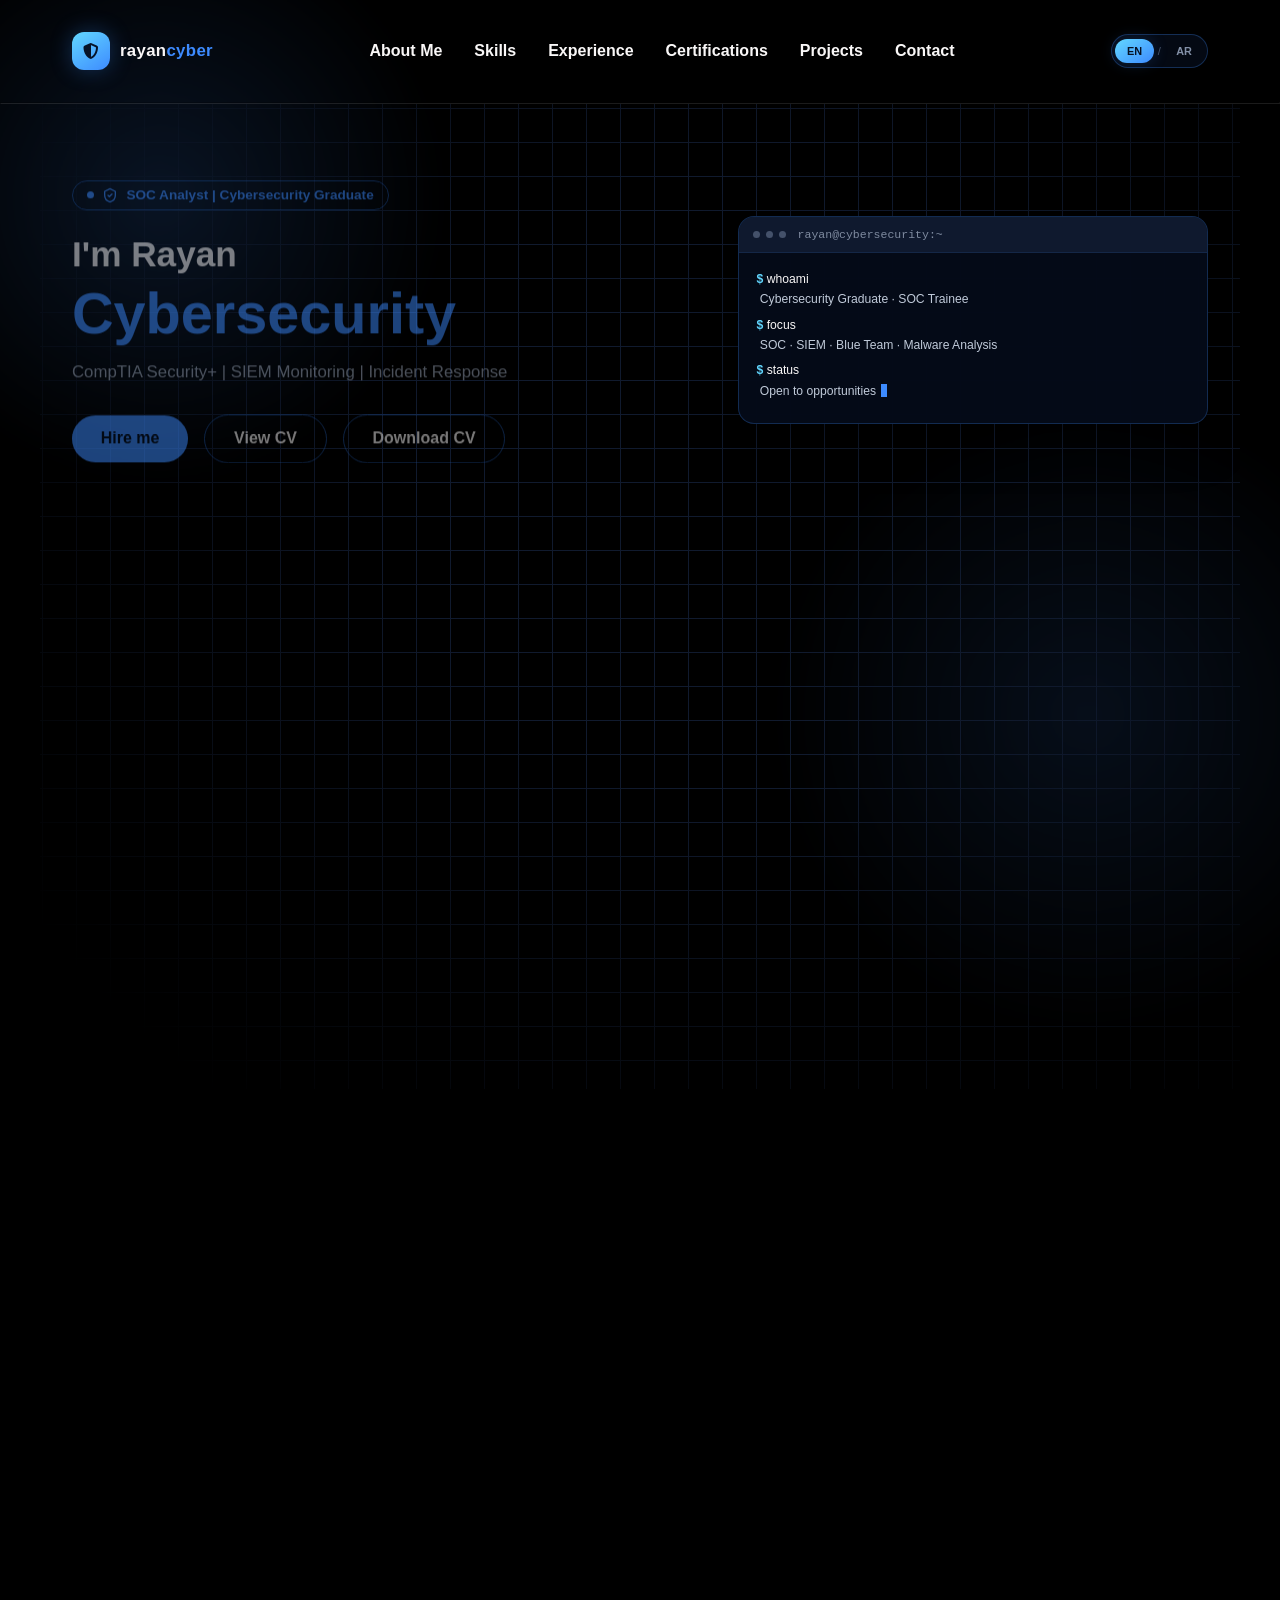
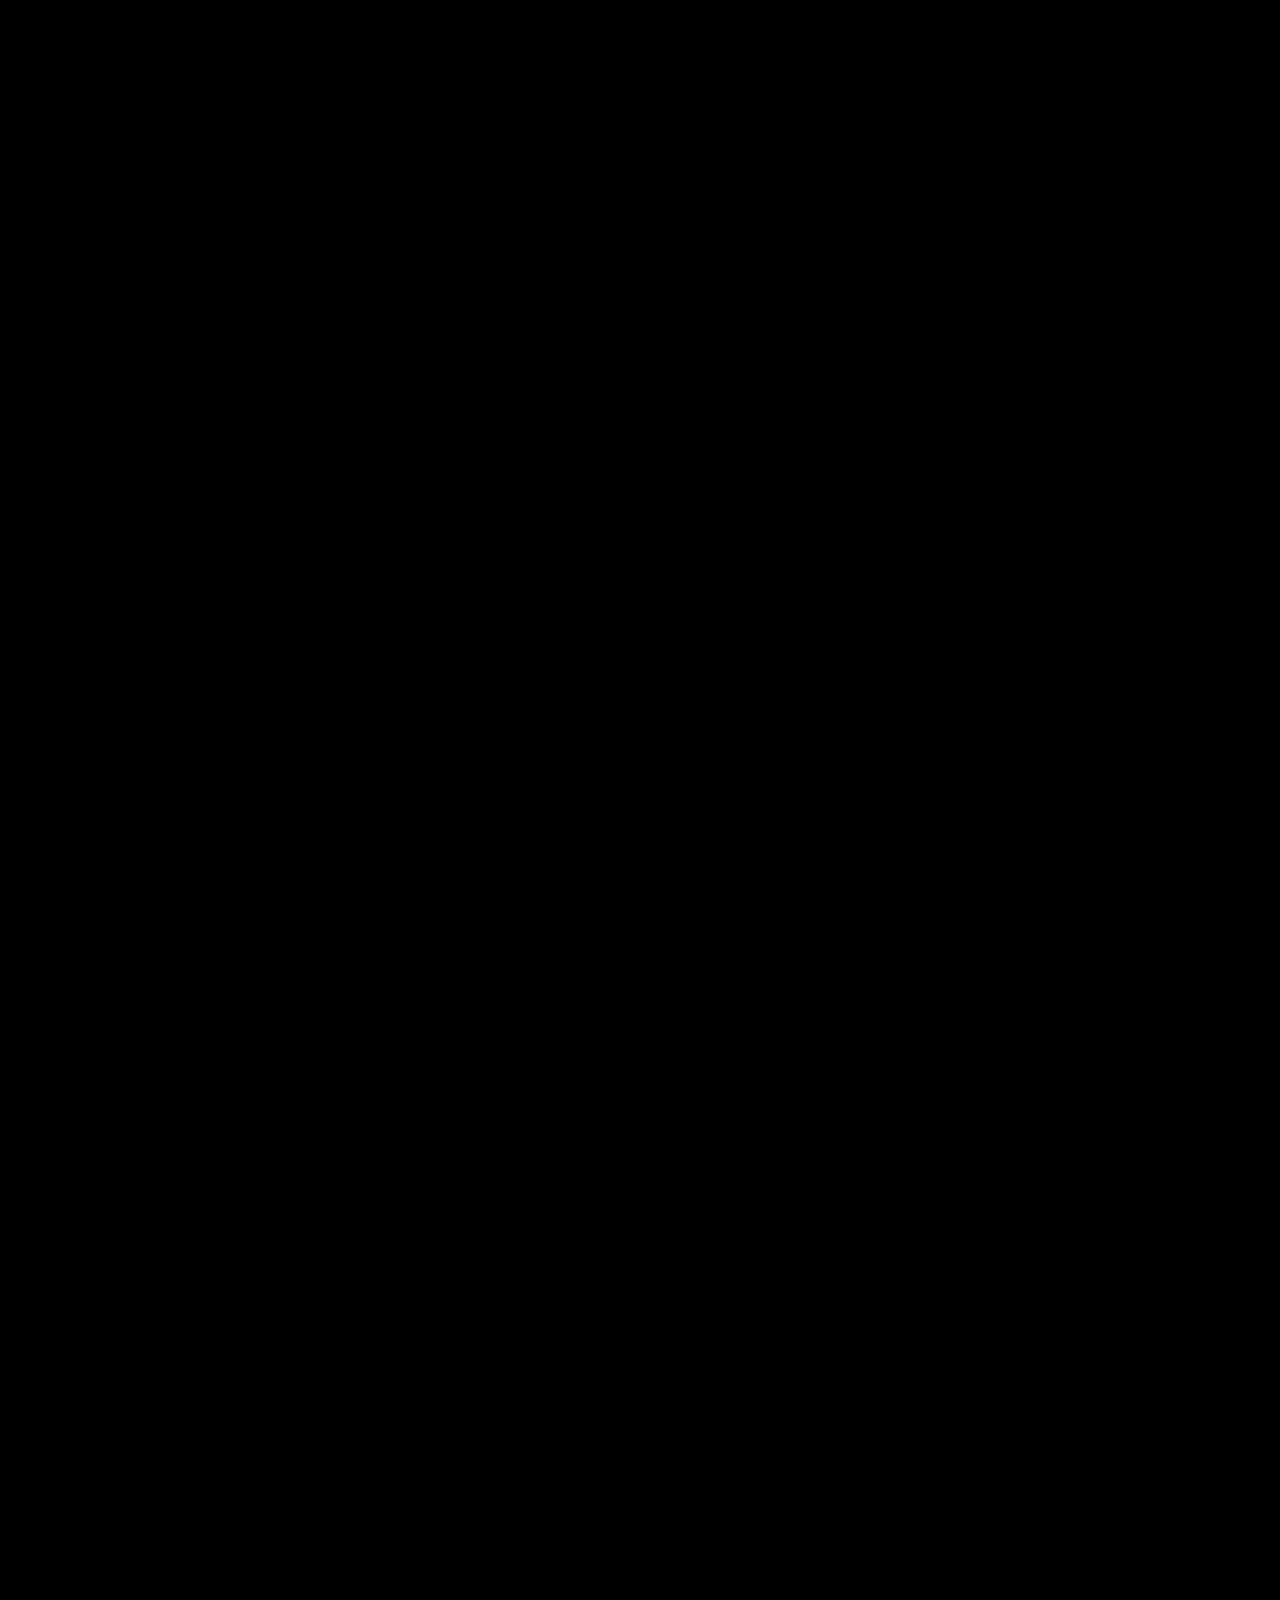
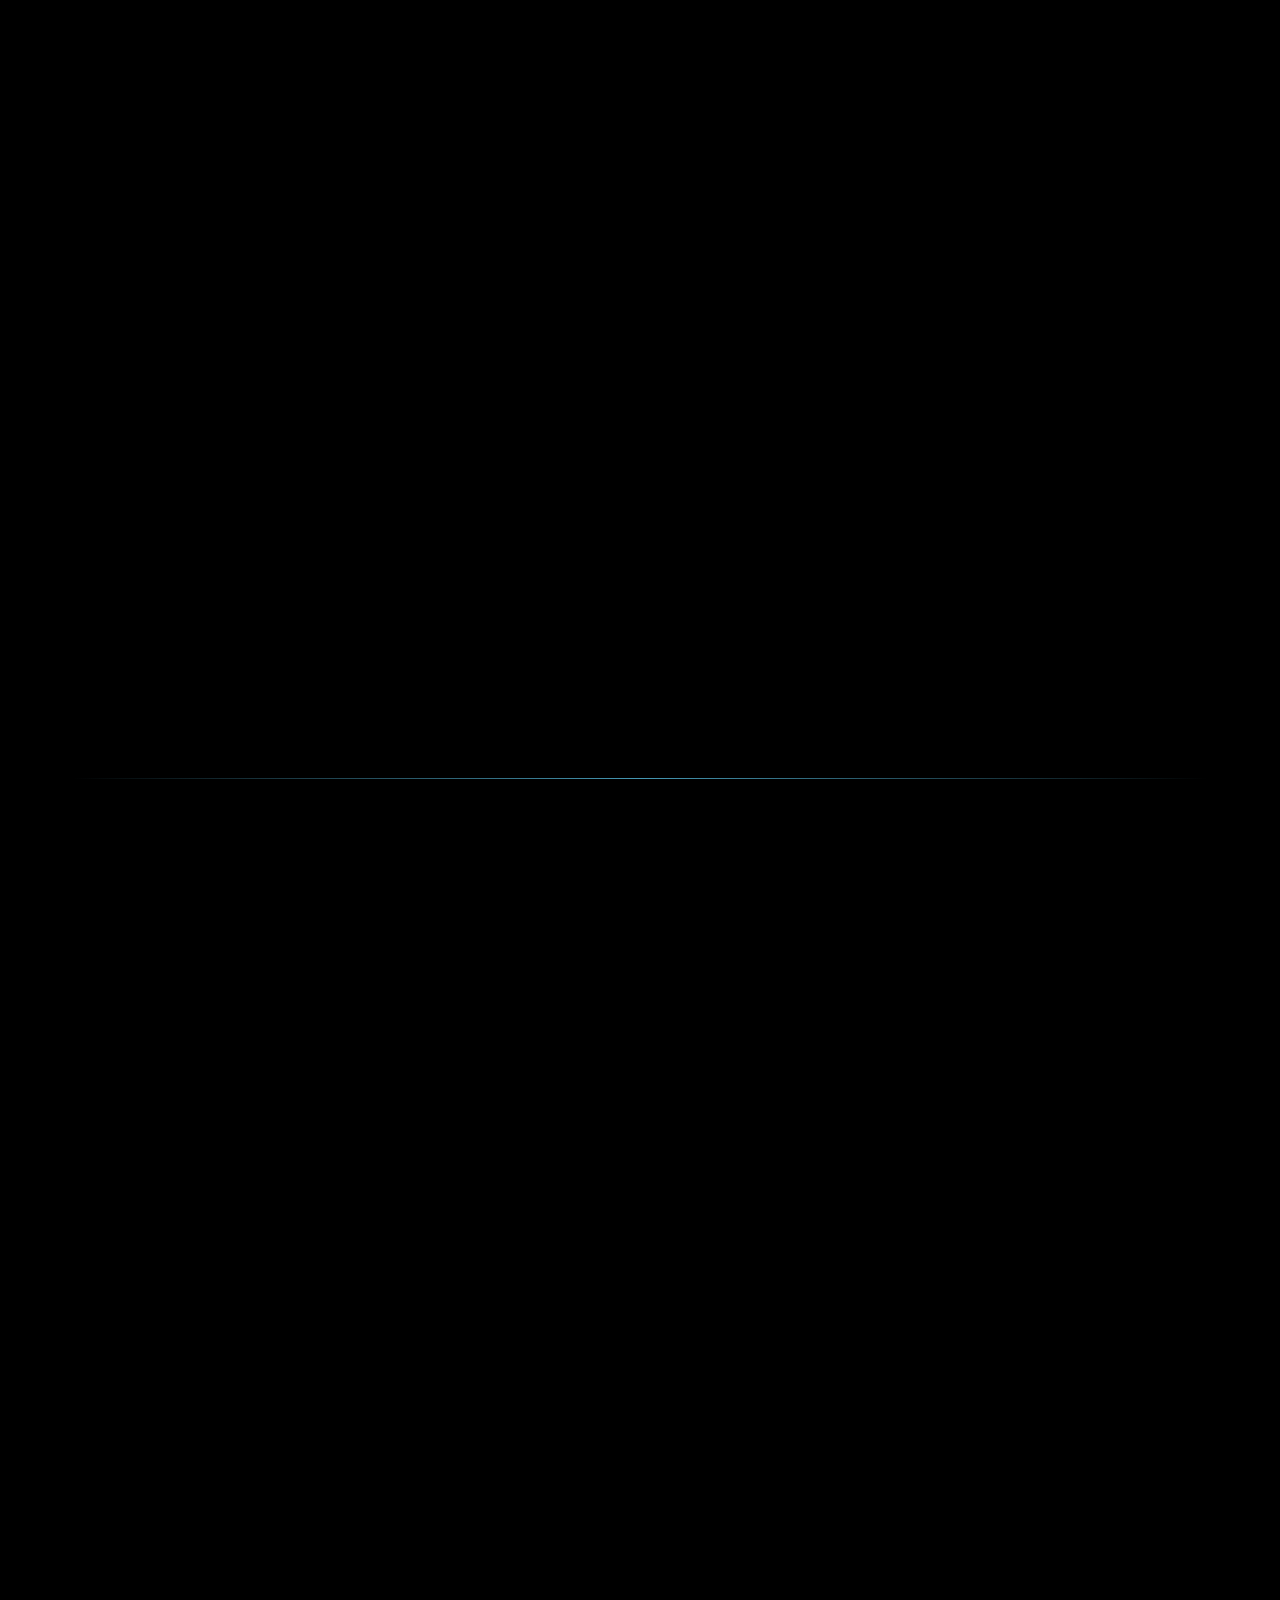
==== rayan-portfolio/index.html @ 3222715d "Add files via upload" ====
<!DOCTYPE html>
<html lang="en" dir="ltr">
<head>
    <meta charset="UTF-8">
    <meta name="viewport" content="width=device-width, initial-scale=1.0">
    <meta name="referrer" content="strict-origin-when-cross-origin">
    <meta name="theme-color" content="#000000">
    <meta http-equiv="Content-Security-Policy" content="default-src 'self'; script-src 'self'; style-src 'self' https://fonts.googleapis.com https://cdnjs.cloudflare.com; font-src 'self' https://fonts.gstatic.com https://cdnjs.cloudflare.com; img-src 'self' data:; object-src 'none'; base-uri 'self'; connect-src 'self'; frame-src 'none'; upgrade-insecure-requests">
    <link rel="stylesheet" href="styles.css" />
    <link rel="preconnect" href="https://fonts.googleapis.com">
    <link href="https://fonts.googleapis.com/css2?family=Poppins:wght@400;600;700;800&display=swap" rel="stylesheet">
    <link rel="stylesheet" href="https://cdnjs.cloudflare.com/ajax/libs/font-awesome/6.5.1/css/all.min.css">
    <title>Rayan | Cybersecurity</title>
</head>
<body>

    <div class="header-bar" id="headerBar">
    <header>
        <a class="brand" href="#top" aria-label="Rayan home">
            <span class="brand-shield"><i class="fa-solid fa-shield-halved"></i></span>
            <span class="brand-name">rayan<span>cyber</span></span>
        </a>

        <div class="header-actions">
            <div class="language-switcher" role="group" aria-label="Language selector">
                <button type="button" class="language-button active" data-lang="en" aria-pressed="true">EN</button>
                <span class="language-divider" aria-hidden="true">/</span>
                <button type="button" class="language-button" data-lang="ar" aria-pressed="false">AR</button>
            </div>

            <button class="nav-toggle" id="navToggle" aria-label="Toggle menu" aria-expanded="false" aria-controls="navMenu">
                <span class="nav-toggle-bars"><span></span><span></span><span></span></span>
            </button>
        </div>

         <nav class="navigation" id="navMenu">
            <ul>
               <li><a href="#aboutMe" data-i18n="nav.about">About Me</a></li>
               <li><a href="#skills" data-i18n="nav.skills">Skills</a></li>
               <li><a href="#experience" data-i18n="nav.experience">Experience</a></li>
                <li><a href="#certifications" data-i18n="nav.certifications">Certifications</a></li>
               <li><a href="#projects" data-i18n="nav.projects">Projects</a></li>
               <li><a href="#contactMe" data-i18n="nav.contact">Contact</a></li>
            </ul>
         </nav>
    </header>
    <hr />
    </div>

    <main id="top">
    <section class="hero">

        <div class="hero-grid-bg" aria-hidden="true"></div>

        <div class="hero-text">
            <div class="hero-badge">
                <span class="hero-badge-dot"></span>
                <svg xmlns="http://www.w3.org/2000/svg" width="16" height="16" viewBox="0 0 24 24" fill="none" stroke="currentColor" stroke-width="2" stroke-linecap="round" stroke-linejoin="round">
                    <path d="M12 2 L20 6 V12 C20 17 16.5 20.5 12 22 C7.5 20.5 4 17 4 12 V6 Z"></path>
                    <path d="M9 12 l2 2 4-4"></path>
                </svg>
                <span data-i18n="hero.badge">SOC Analyst | Cybersecurity Graduate</span>
            </div>

            <p class="hero-greeting" data-i18n="hero.greeting">I'm Rayan</p>
            <h1 class="hero-title" data-i18n="hero.title">Cybersecurity</h1>
            <p class="hero-subtitle" data-i18n="hero.subtitle">CompTIA Security+ | SIEM Monitoring | Incident Response</p>

            <div class="hero-buttons">
    <a href="#aboutMe" class="btn btn-primary" data-i18n="hero.hire">
        Hire me
    </a>

    <a
        href="assets/Rayan-Cyber-CV.pdf"
        class="btn btn-secondary"
        target="_blank"
        rel="noopener noreferrer"
    data-i18n="hero.viewCv">
        View CV
        <i class="fa-solid fa-arrow-up-right-from-square"></i>
    </a>

    <a
        href="assets/Rayan-Cyber-CV.pdf"
        class="btn btn-secondary"
        download="Rayan-Hadadi-CV.pdf"
    data-i18n="hero.downloadCv">
        Download CV
        <i class="fa-solid fa-download"></i>
    </a>
</div>
</div>

        </div>

            <div class="terminal-card" aria-label="Cybersecurity terminal preview">
                <div class="terminal-topbar">
                    <div class="terminal-dots" aria-hidden="true"><span></span><span></span><span></span></div>
                    <span class="terminal-title">rayan@cybersecurity:~</span>
                </div>
                <div class="terminal-body">
                    <p><span class="terminal-prompt">$</span> whoami</p>
                    <p class="terminal-output" data-i18n="terminal.whoami">Cybersecurity Graduate · SOC Trainee</p>
                    <p><span class="terminal-prompt">$</span> focus</p>
                    <p class="terminal-output" data-i18n="terminal.focus">SOC · SIEM · Blue Team · Malware Analysis</p>
                    <p><span class="terminal-prompt">$</span> status</p>
                    <p class="terminal-output terminal-cursor" data-i18n="terminal.status">Open to opportunities</p>
                </div>
            </div>

        <div class="hero-illustration">
            <svg viewBox="0 0 600 560" xmlns="http://www.w3.org/2000/svg">

                <!-- minimal supporting icons, quiet and few -->
                <g fill="none" stroke="#3d8bff" stroke-width="1.6" stroke-linecap="round" stroke-linejoin="round" opacity="0.55">

                    <!-- shield top-left -->
                    <path d="M95 95 L118 86 L141 95 L141 120 C141 138 118 150 118 150 C118 150 95 138 95 120 Z" />
                    <path d="M107 118 L115 126 L131 108" />

                    <!-- lock top-right -->
                    <rect x="465" y="80" width="30" height="24" rx="3" />
                    <path d="M472 80 v-9 a8 8 0 0 1 16 0 v9" />

                    <!-- fingerprint bottom-right -->
                    <circle cx="500" cy="330" r="18" />
                    <path d="M486 322 a12 12 0 0 1 22 0" />
                </g>

                <!-- quiet label -->
                <text x="150" y="65" font-family="Poppins, sans-serif" font-size="15" fill="#3d8bff" opacity="0.6" font-weight="600">Encryption</text>
                <text x="475" y="150" font-family="Poppins, sans-serif" font-size="14" fill="#3d8bff" opacity="0.6" font-weight="600">Firewall</text>

                <!-- ground shadow -->
                <ellipse cx="300" cy="500" rx="150" ry="16" fill="#3d8bff" opacity="0.10" />

                <!-- character sitting cross-legged with laptop -->
                <g>
                    <!-- legs -->
                    <path d="M215 470 C215 420 240 400 280 400 C300 400 300 420 290 440 C280 460 250 470 215 470 Z" fill="#1d4a8f"/>
                    <path d="M385 470 C385 420 360 400 320 400 C300 400 300 420 310 440 C320 460 350 470 385 470 Z" fill="#1d4a8f"/>
                    <rect x="195" y="452" width="34" height="24" rx="6" fill="#f2f2f2"/>
                    <rect x="371" y="452" width="34" height="24" rx="6" fill="#f2f2f2"/>

                    <!-- torso -->
                    <path d="M240 300 C240 260 265 240 300 240 C335 240 360 260 360 300 L365 420 C365 440 335 452 300 452 C265 452 235 440 235 420 Z" fill="#f4f4f4"/>

                    <!-- arms -->
                    <path d="M245 320 C220 340 205 360 205 385 C205 400 220 405 230 395 L255 360" fill="#f4f4f4"/>
                    <path d="M355 320 C380 340 395 360 395 385 C395 400 380 405 370 395 L345 360" fill="#f4f4f4"/>
                    <circle cx="215" cy="392" r="12" fill="#f2b6a0"/>
                    <circle cx="385" cy="392" r="12" fill="#f2b6a0"/>

                    <!-- laptop -->
                    <g>
                        <path d="M255 355 L345 355 L335 400 L265 400 Z" fill="#e8e8e8" stroke="#1d4a8f" stroke-width="2"/>
                        <rect x="252" y="330" width="12" height="55" rx="2" fill="#f4f4f4" stroke="#1d4a8f" stroke-width="2" transform="rotate(-8 258 357)"/>
                        <rect x="336" y="330" width="12" height="55" rx="2" fill="#f4f4f4" stroke="#1d4a8f" stroke-width="2" transform="rotate(8 342 357)"/>
                        <path d="M260 335 L340 335 L336 375 L264 375 Z" fill="#0a1830"/>
                        <path d="M285 348 l-8 8 8 8 M315 348 l8 8 -8 8 M303 346 l-6 20" stroke="#3d8bff" stroke-width="2" fill="none" stroke-linecap="round"/>
                    </g>

                    <!-- neck + head -->
                    <rect x="285" y="225" width="30" height="25" fill="#f2b6a0"/>
                    <circle cx="300" cy="200" r="38" fill="#f2b6a0"/>

                    <!-- hair -->
                    <path d="M262 195 C258 160 280 140 300 140 C325 140 342 158 340 190 C336 178 326 172 318 176 C310 168 292 168 284 176 C272 176 264 186 262 195 Z" fill="#0a1830"/>

                    <!-- glasses -->
                    <circle cx="288" cy="202" r="9" fill="none" stroke="#0a1830" stroke-width="2.5"/>
                    <circle cx="312" cy="202" r="9" fill="none" stroke="#0a1830" stroke-width="2.5"/>
                    <path d="M297 202 h6" stroke="#0a1830" stroke-width="2.5"/>

                    <!-- hoodie strings -->
                    <path d="M285 245 q15 15 30 0" fill="none" stroke="#d8d8d8" stroke-width="2"/>
                </g>
            </svg>
        </div>

    </section>

    <section class="about" id="aboutMe">

        <div class="about-illustration">
            <svg viewBox="0 0 600 560" xmlns="http://www.w3.org/2000/svg">

                <g fill="none" stroke="#3d8bff" stroke-width="1.8" stroke-linecap="round" stroke-linejoin="round" opacity="0.5">
                    <path d="M60 90 L82 80 L104 90 L104 114 C104 132 82 144 82 144 C82 144 60 132 60 114 Z" />
                    <path d="M72 112 L80 120 L96 102" />
                    <rect x="440" y="60" width="30" height="24" rx="3" />
                    <path d="M447 60 v-9 a8 8 0 0 1 16 0 v9" />
                    <path d="M40 220 l-13 11 13 11" />
                    <path d="M60 220 l13 11 -13 11" />
                    <circle cx="480" cy="220" r="17" />
                    <path d="M467 213 a11 11 0 0 1 20 0" />
                </g>

                <text x="115" y="55" font-family="Poppins, sans-serif" font-size="16" fill="#3d8bff" opacity="0.55" font-weight="700" transform="rotate(-5 115 55)">VPN</text>
                <text x="330" y="45" font-family="Poppins, sans-serif" font-size="16" fill="#3d8bff" opacity="0.55" font-weight="700" transform="rotate(4 330 45)">SSL</text>
                <text x="25" y="270" font-family="Poppins, sans-serif" font-size="14" fill="#3d8bff" opacity="0.55" font-weight="700" transform="rotate(-4 25 270)">Firewall</text>
                <text x="440" y="270" font-family="Poppins, sans-serif" font-size="14" fill="#3d8bff" opacity="0.55" font-weight="700">Kali</text>
                <text x="35" y="470" font-family="Poppins, sans-serif" font-size="14" fill="#3d8bff" opacity="0.55" font-weight="700" transform="rotate(-3 35 470)">Linux</text>
                <text x="420" y="460" font-family="Poppins, sans-serif" font-size="14" fill="#3d8bff" opacity="0.55" font-weight="700" transform="rotate(3 420 460)">Python</text>

                <ellipse cx="330" cy="500" rx="180" ry="16" fill="#3d8bff" opacity="0.10" />

                <rect x="180" y="440" width="70" height="70" fill="#e8e8e8"/>
                <rect x="270" y="380" width="70" height="130" fill="#1d4a8f"/>
                <rect x="360" y="300" width="70" height="210" fill="#3d8bff"/>

                <g transform="translate(0,0)">
                    <path d="M230 350 C210 365 195 385 195 410 C195 425 210 428 218 418 L245 385" fill="#f4f4f4"/>
                    <circle cx="206" cy="415" r="11" fill="#f2b6a0"/>

                    <path d="M255 260 C255 230 275 215 300 215 C325 215 345 230 345 260 L350 355 C350 372 325 382 300 382 C275 382 250 372 250 355 Z" fill="#f4f4f4"/>

                    <path d="M320 280 C340 290 360 300 375 285 L390 265" fill="none" stroke="#f4f4f4" stroke-width="26" stroke-linecap="round"/>
                    <circle cx="393" cy="260" r="11" fill="#f2b6a0"/>

                    <path d="M255 380 C250 400 245 430 240 460 L262 465 L280 400 Z" fill="#3d8bff"/>
                    <path d="M330 380 C345 405 358 435 368 455 L346 465 L315 400 Z" fill="#3d8bff"/>
                    <rect x="222" y="458" width="34" height="22" rx="6" fill="#f2f2f2"/>
                    <rect x="335" y="450" width="34" height="22" rx="6" fill="#f2f2f2" transform="rotate(-18 352 461)"/>

                    <rect x="285" y="188" width="28" height="24" fill="#f2b6a0"/>
                    <circle cx="300" cy="165" r="34" fill="#f2b6a0"/>
                    <path d="M266 162 C263 132 283 112 300 112 C322 112 337 128 335 155 C331 145 322 140 315 144 C307 137 291 137 284 144 C274 144 268 152 266 162 Z" fill="#0a1830"/>
                    <circle cx="290" cy="167" r="7" fill="none" stroke="#0a1830" stroke-width="2.2"/>
                    <circle cx="310" cy="167" r="7" fill="none" stroke="#0a1830" stroke-width="2.2"/>
                    <path d="M297 167 h6" stroke="#0a1830" stroke-width="2.2"/>
                </g>
            </svg>
        </div>

        <div class="about-text">
            <h2 class="about-title"><span data-i18n="about.about">About</span> <span data-i18n="about.me">me</span></h2>
            <p class="about-bio" data-i18n="about.bio">
                Hey, I'm Rayan, a Cybersecurity graduate from Imam Muhammad ibn
                Saud Islamic University (GPA 4.61/5). I gained hands-on SOC
                experience through training at SDAIA, where I monitored and
                analyzed security alerts using SIEM tools, investigated logs for
                suspicious activity, and built use cases and dashboards to
                improve monitoring and reporting. I hold a CompTIA Security+
                certification and built a malware analysis lab as my graduation
                project using REMnux and FLARE VM. Now looking to start my
                career as an entry-level SOC analyst.
            </p>
        </div>

    </section>

    <section class="skills" id="skills">

        <div class="projects-heading">
            <h2 class="section-title"><span data-i18n="common.my">My</span> <span data-i18n="skills.title">Skills</span></h2>
            <p class="section-subtitle" data-i18n="skills.subtitle">Core areas I've worked in, and the tools I use to get the job done.</p>
        </div>

        <div class="skills-grid">

            <div class="skill-card">
                <h3 class="skill-title" data-i18n="skillCats.cybersecurity">Cybersecurity</h3>
                <div class="skill-items">
                    <button type="button" class="skill-item" data-skill-title="SOC Operations" data-skill-description="Running the day-to-day work of a Security Operations Center, watching over systems around the clock to catch threats early.">
                        <div class="skill-icon"><i class="fa-solid fa-satellite-dish"></i></div>
                        <span>SOC Operations</span>
                    </button>
                    <button type="button" class="skill-item" data-skill-title="Security Monitoring" data-skill-description="Continuously watching logs and events to spot unusual activity before it turns into a real security problem.">
                        <div class="skill-icon"><i class="fa-solid fa-eye"></i></div>
                        <span>Security Monitoring</span>
                    </button>
                    <button type="button" class="skill-item" data-skill-title="Alert Analysis" data-skill-description="Reviewing security alerts to tell real threats apart from false positives, and prioritizing what needs attention first.">
                        <div class="skill-icon"><i class="fa-solid fa-bell"></i></div>
                        <span>Alert Analysis</span>
                    </button>
                    <button type="button" class="skill-item" data-skill-title="Incident Response" data-skill-description="Following a clear process to contain, investigate, and recover from a security incident as quickly as possible.">
                        <div class="skill-icon"><i class="fa-solid fa-bolt"></i></div>
                        <span>Incident Response</span>
                    </button>
                    <button type="button" class="skill-item" data-skill-title="Threat Intelligence" data-skill-description="Gathering and using information about attacker tactics and known threats to stay one step ahead of them.">
                        <div class="skill-icon"><i class="fa-solid fa-brain"></i></div>
                        <span>Threat Intelligence</span>
                    </button>
                    <button type="button" class="skill-item" data-skill-title="Malware Analysis" data-skill-description="Examining suspicious files or programs to understand what they do and how dangerous they really are.">
                        <div class="skill-icon"><i class="fa-solid fa-bug"></i></div>
                        <span>Malware Analysis</span>
                    </button>
                </div>
            </div>

            <div class="skill-card">
                <h3 class="skill-title" data-i18n="skillCats.tools">Tools</h3>
                <div class="skill-items">
                    <button type="button" class="skill-item" data-skill-title="Splunk" data-skill-description="A SIEM platform used to collect, search, and visualize logs from across an organization to detect threats.">
                        <div class="skill-icon"><i class="fa-solid fa-chart-line"></i></div>
                        <span>Splunk</span>
                    </button>
                    <button type="button" class="skill-item" data-skill-title="LogRhythm" data-skill-description="A SIEM tool used to centralize security logs and build detection rules and monitoring dashboards.">
                        <div class="skill-icon"><i class="fa-solid fa-file-lines"></i></div>
                        <span>LogRhythm</span>
                    </button>
                    <button type="button" class="skill-item" data-skill-title="Nmap" data-skill-description="A network scanning tool used to discover devices, open ports, and running services on a network.">
                        <div class="skill-icon"><i class="fa-solid fa-network-wired"></i></div>
                        <span>Nmap</span>
                    </button>
                    <button type="button" class="skill-item" data-skill-title="Burp Suite" data-skill-description="A web application testing tool used to find security vulnerabilities like injection flaws or broken authentication.">
                        <div class="skill-icon"><i class="fa-solid fa-spider"></i></div>
                        <span>Burp Suite</span>
                    </button>
                    <button type="button" class="skill-item" data-skill-title="VirusTotal" data-skill-description="An online service that scans files and URLs against many antivirus engines to check if they&#x27;re malicious.">
                        <div class="skill-icon"><i class="fa-solid fa-virus"></i></div>
                        <span>VirusTotal</span>
                    </button>
                    <button type="button" class="skill-item" data-skill-title="YARA Rules" data-skill-description="A pattern-matching tool used to identify and classify malware based on its unique characteristics.">
                        <div class="skill-icon"><i class="fa-solid fa-fingerprint"></i></div>
                        <span>YARA Rules</span>
                    </button>
                    <button type="button" class="skill-item" data-skill-title="ELK Stack" data-skill-description="A set of tools (Elasticsearch, Logstash, Kibana) used to collect, search, and visualize log data for security monitoring.">
                        <div class="skill-icon"><i class="fa-solid fa-layer-group"></i></div>
                        <span>ELK Stack</span>
                    </button>
                </div>
            </div>

            <div class="skill-card">
                <h3 class="skill-title" data-i18n="skillCats.technical">Technical</h3>
                <div class="skill-items">
                    <button type="button" class="skill-item" data-skill-title="Linux" data-skill-description="Comfortable working from the terminal to navigate systems, run security tools, and read through logs — the base for most SOC and malware analysis work I do (REMnux, command-line log parsing, and more).">
                        <div class="skill-icon"><i class="fa-brands fa-linux"></i></div>
                        <span>Linux</span>
                    </button>
                    <button type="button" class="skill-item" data-skill-title="Windows" data-skill-description="Familiar with Windows from a defender&#x27;s point of view: reading Event Viewer logs, tracking process activity, and recognizing the attack techniques commonly used against it.">
                        <div class="skill-icon"><i class="fa-brands fa-windows"></i></div>
                        <span>Windows</span>
                    </button>
                    <button type="button" class="skill-item" data-skill-title="Networking" data-skill-description="Understanding how data moves across networks, including IP addressing, protocols, and where attacks can happen.">
                        <div class="skill-icon"><i class="fa-solid fa-diagram-project"></i></div>
                        <span>Networking</span>
                    </button>
                    <button type="button" class="skill-item" data-skill-title="Active Directory" data-skill-description="Microsoft&#x27;s system for managing users, computers, and permissions across an organization&#x27;s network.">
                        <div class="skill-icon"><i class="fa-solid fa-sitemap"></i></div>
                        <span>Active Directory</span>
                    </button>
                    <button type="button" class="skill-item" data-skill-title="Python" data-skill-description="A programming language used to automate security tasks, parse logs, and build small custom tools.">
                        <div class="skill-icon"><i class="fa-brands fa-python"></i></div>
                        <span>Python</span>
                    </button>
                    <button type="button" class="skill-item" data-skill-title="Virtualization" data-skill-description="Running isolated virtual machines to safely test tools, simulate attacks, or set up lab environments.">
                        <div class="skill-icon"><i class="fa-solid fa-cubes"></i></div>
                        <span>Virtualization</span>
                    </button>
                </div>
            </div>

        </div>

    </section>

    <section class="experience" id="experience">

        <div class="projects-heading">
            <h2 class="section-title"><span data-i18n="common.my">My</span> <span data-i18n="experience.title">Experience</span></h2>
            <p class="section-subtitle" data-i18n="experience.subtitle">Where I trained, and the hands-on experience I built along the way.</p>
        </div>

        <div class="timeline">

            <div class="timeline-item">
                <div class="timeline-marker">
                    <i class="fa-solid fa-shield-halved"></i>
                </div>
                <div class="timeline-content">

                    <div class="timeline-top">
                        <div>
                            <h3 class="timeline-title">SOC &amp; SSA Training</h3>
                            <p class="timeline-org">Saudi Data and Artificial Intelligence Authority (SDAIA)</p>
                        </div>
                        <span class="timeline-date"><i class="fa-regular fa-calendar"></i> <span data-i18n="experience.date">Aug – Dec 2025</span></span>
                    </div>

                    <div class="timeline-meta">
                        <span><i class="fa-solid fa-location-dot"></i> <span data-i18n="experience.location">Riyadh, Saudi Arabia</span></span>
                        <span><i class="fa-solid fa-user-shield"></i> <span data-i18n="experience.role">SOC Trainee</span></span>
                    </div>

                    <ul class="timeline-checklist">
                        <li><i class="fa-solid fa-check"></i> Monitored and analyzed security alerts using SIEM tools</li>
                        <li><i class="fa-solid fa-check"></i> Investigated logs for suspicious and malicious activity</li>
                        <li><i class="fa-solid fa-check"></i> Gained exposure to incident response via real-world attack logs</li>
                        <li><i class="fa-solid fa-check"></i> Supported the SSA team in configuring security systems</li>
                        <li><i class="fa-solid fa-check"></i> Developed use cases and built security dashboards</li>
                        <li><i class="fa-solid fa-check"></i> Collaborated with the SOC team on daily operations</li>
                    </ul>

                    <div class="timeline-tools">
                        <span>Splunk</span>
                        <span>SIEM</span>
                        <span>Log Analysis</span>
                        <span>Dashboards</span>
                    </div>

                </div>
            </div>

        </div>

    </section>

    <section class="projects" id="projects">

        <div class="projects-heading">
            <h2 class="section-title"><span data-i18n="common.my">My</span> <span data-i18n="projects.title">Projects</span></h2>
            <p class="section-subtitle" data-i18n="projects.subtitle">A few things I've built and worked on.</p>
        </div>

        <div class="projects-grid">

            <div class="project-card project-card-featured">
                <div class="project-card-preview">
                    <img src="assets/gallery/malware-cover.png" alt="Malware Analysis Lab project cover" loading="lazy">
                    <span class="project-file-badge"><i class="fa-solid fa-images"></i> <span data-i18n="projects.caseStudy">Case study</span></span>
                </div>
                <div class="project-icon"><i class="fa-solid fa-bug"></i></div>
                <h3 class="project-title">Malware Analysis Lab</h3>
                <p class="project-desc">Graduation project: built an isolated lab to safely detonate and analyze malware samples, then documented the indicators of compromise.</p>
                <div class="project-tags">
                    <span>Static &amp; Dynamic Analysis</span>
                    <span>Team Project</span>
                </div>
                <button class="btn-view-details" data-project="malware"><span data-i18n="projects.viewDetails">View Details</span> <i class="fa-solid fa-arrow-right"></i></button>
            </div>

            <div class="project-card project-card-featured">
                <div class="project-card-preview">
                    <img src="assets/gallery/cti-cover.png" alt="Cyber Threat Intelligence Report cover" loading="lazy">
                    <span class="project-file-badge"><i class="fa-solid fa-images"></i> <span data-i18n="projects.caseStudy">Case study</span></span>
                </div>
                <div class="project-icon"><i class="fa-solid fa-globe"></i></div>
                <h3 class="project-title">Cyber Threat Intelligence Report</h3>
                <p class="project-desc">Tuwaiq Academy project: acted as a CTI consulting team producing a full risk assessment for a client considering a job offer abroad.</p>
                <div class="project-tags">
                    <span>OSINT</span>
                    <span>Risk Assessment</span>
                </div>
                <button class="btn-view-details" data-project="cti"><span data-i18n="projects.viewDetails">View Details</span> <i class="fa-solid fa-arrow-right"></i></button>
            </div>

            <div class="project-card project-card-featured">
                <div class="project-card-preview">
                    <img src="assets/rayan-cyber-hero.png" alt="Rayan cybersecurity portfolio hero" loading="lazy">
                    <span class="project-file-badge"><i class="fa-solid fa-images"></i> <span data-i18n="projects.caseStudy">Case study</span></span>
                </div>
                <div class="project-icon"><i class="fa-solid fa-laptop-code"></i></div>
                <h3 class="project-title">This Portfolio Website</h3>
                <p class="project-desc">My personal portfolio, designed and built from scratch to showcase my skills, experience, and projects in cybersecurity.</p>
                <div class="project-tags">
                    <span>HTML/CSS/JS</span>
                    <span>Personal Branding</span>
                </div>
                <button class="btn-view-details" data-project="portfolio"><span data-i18n="projects.viewDetails">View Details</span> <i class="fa-solid fa-arrow-right"></i></button>
            </div>

        </div>

    </section>
    <section class="certifications" id="certifications">

        <div class="projects-heading">
            <h2 class="section-title"><span data-i18n="common.my">My</span> <span data-i18n="certifications.title">Certifications</span></h2>
            <p class="section-subtitle" data-i18n="certifications.subtitle">Credentials and focused training that support my cybersecurity journey.</p>
        </div>

        <div class="certifications-grid">

            <article class="certification-card">
                <div class="certification-top">
                    <div class="certification-icon"><i class="fa-solid fa-user-shield"></i></div>
                    <span class="certification-status"><i class="fa-regular fa-file-pdf"></i> <span data-i18n="certifications.certificate">Certificate</span></span>
                </div>
                <h3 class="certification-title">SOC L1</h3>
                <p class="certification-provider">TryHackMe</p>
                <p class="certification-date"><i class="fa-regular fa-calendar"></i> May 30, 2026</p>
                <a class="certification-link" href="assets/certificates/soc-l1-tryhackme.pdf" target="_blank" rel="noopener noreferrer">
                    View certificate <i class="fa-solid fa-arrow-up-right-from-square"></i>
                </a>
            </article>

            <article class="certification-card">
                <div class="certification-top">
                    <div class="certification-icon"><i class="fa-solid fa-shield-halved"></i></div>
                    <span class="certification-status"><i class="fa-regular fa-file-pdf"></i> <span data-i18n="certifications.certificate">Certificate</span></span>
                </div>
                <h3 class="certification-title">CompTIA Security+</h3>
                <p class="certification-provider">CompTIA</p>
                <p class="certification-date"><i class="fa-regular fa-calendar"></i> Apr 5, 2026</p>
                <a class="certification-link" href="assets/certificates/comptia-security-plus.pdf" target="_blank" rel="noopener noreferrer">
                    View certificate <i class="fa-solid fa-arrow-up-right-from-square"></i>
                </a>
            </article>

            <article class="certification-card">
                <div class="certification-top">
                    <div class="certification-icon"><i class="fa-solid fa-terminal"></i></div>
                    <span class="certification-status"><i class="fa-regular fa-file-pdf"></i> <span data-i18n="certifications.certificate">Certificate</span></span>
                </div>
                <h3 class="certification-title">Cyber Security 101</h3>
                <p class="certification-provider">TryHackMe</p>
                <p class="certification-date"><i class="fa-regular fa-calendar"></i> Mar 19, 2026</p>
                <a class="certification-link" href="assets/certificates/cyber-security-101-tryhackme.pdf" target="_blank" rel="noopener noreferrer">
                    View certificate <i class="fa-solid fa-arrow-up-right-from-square"></i>
                </a>
            </article>

            <article class="certification-card">
                <div class="certification-top">
                    <div class="certification-icon"><i class="fa-solid fa-bullseye"></i></div>
                    <span class="certification-status"><i class="fa-regular fa-file-pdf"></i> <span data-i18n="certifications.certificate">Certificate</span></span>
                </div>
                <h3 class="certification-title">Cyber Intelligence and Threats</h3>
                <p class="certification-provider">Tuwaiq Academy</p>
                <p class="certification-date"><i class="fa-regular fa-calendar"></i> Jan 15, 2026</p>
                <a class="certification-link" href="assets/certificates/cyber-intelligence-and-threats-tuwaiq.pdf" target="_blank" rel="noopener noreferrer">
                    View certificate <i class="fa-solid fa-arrow-up-right-from-square"></i>
                </a>
            </article>

            <article class="certification-card">
                <div class="certification-top">
                    <div class="certification-icon"><i class="fa-solid fa-building-shield"></i></div>
                    <span class="certification-status"><i class="fa-regular fa-file-pdf"></i> <span data-i18n="certifications.certificate">Certificate</span></span>
                </div>
                <h3 class="certification-title">Cybersecurity Training Certificate</h3>
                <p class="certification-provider">SOC &amp; SSA · SDAIA</p>
                <p class="certification-date"><i class="fa-solid fa-award"></i> <span data-i18n="certifications.professionalTraining">Professional training</span></p>
                <a class="certification-link" href="assets/certificates/cybersecurity-training-soc-ssa-sdaia.pdf" target="_blank" rel="noopener noreferrer">
                    View certificate <i class="fa-solid fa-arrow-up-right-from-square"></i>
                </a>
            </article>

            <article class="certification-card">
                <div class="certification-top">
                    <div class="certification-icon"><i class="fa-solid fa-chart-line"></i></div>
                    <span class="certification-status"><i class="fa-regular fa-file-pdf"></i> <span data-i18n="certifications.certificate">Certificate</span></span>
                </div>
                <h3 class="certification-title">Splunk Developer</h3>
                <p class="certification-provider">Splunk</p>
                <p class="certification-date"><i class="fa-regular fa-calendar"></i> Sep 25, 2025</p>
                <a class="certification-link" href="assets/certificates/splunk-developer.pdf" target="_blank" rel="noopener noreferrer">
                    View certificate <i class="fa-solid fa-arrow-up-right-from-square"></i>
                </a>
            </article>

        </div>

    </section>

    <section class="contact" id="contactMe">
    <div class="contact-panel">
        <div class="contact-copy">
            <p class="section-kicker"><span></span> <span data-i18n="contact.kicker">Open to opportunities</span></p>

            <h2 class="section-title">
                <span data-i18n="contact.lets">Let's</span> <span data-i18n="contact.connect">connect</span>
            </h2>

            <p>
                <span data-i18n="contact.text">Have an opportunity, a security project, or just want to talk cybersecurity? You can reach me directly through email or LinkedIn.</span>
            </p>
        </div>

        <div class="contact-links">
            <a class="contact-link-card" href="mailto:rayan9kb9@gmail.com">
                <span class="contact-link-icon">
                    <i class="fa-solid fa-envelope"></i>
                </span>

                <span class="contact-link-content">
                    <small data-i18n="contact.emailLabel">Email me</small>
                    <strong>rayan9kb9@gmail.com</strong>
                </span>

                <i class="fa-solid fa-arrow-up-right-from-square contact-link-arrow"></i>
            </a>

            <a
                class="contact-link-card"
                href="https://www.linkedin.com/in/rayan-hadadi-b7b187374"
                target="_blank"
                rel="noopener noreferrer"
                aria-label="Open Rayan Hadadi LinkedIn profile"
            >
                <span class="contact-link-icon linkedin-icon">
                    <i class="fa-brands fa-linkedin-in"></i>
                </span>

                <span class="contact-link-content">
                    <small data-i18n="contact.linkedinLabel">Connect on LinkedIn</small>
                    <strong>Rayan Hadadi</strong>
                </span>

                <i class="fa-solid fa-arrow-up-right-from-square contact-link-arrow"></i>
            </a>
        </div>
    </div>
</section>

    </main>

    <div class="skill-modal" id="projectModal">
        <div class="skill-modal-box project-modal-box">
            <button class="skill-modal-close" data-close-modal="project">&times;</button>
            <h3 id="projectModalTitle"></h3>
            <p class="project-modal-subtitle" id="projectModalSubtitle"></p>
            <div class="project-modal-tags" id="projectModalTags"></div>
            <div class="project-gallery" id="projectGallery" aria-label="Project screenshots"></div>
            <div class="project-actions" id="projectActions"></div>
            <div id="projectModalBody"></div>
        </div>
    </div>

    <div class="skill-modal" id="skillModal">
        <div class="skill-modal-box">
            <button class="skill-modal-close" data-close-modal="skill">&times;</button>
            <h3 id="skillModalTitle"></h3>
            <p id="skillModalDesc"></p>
        </div>
    </div>
    <div class="image-preview" id="imagePreview" role="dialog" aria-modal="true" aria-label="Expanded project image">
        <button class="image-preview-close" data-close-modal="image" aria-label="Close image preview">&times;</button>
        <img id="imagePreviewImage" src="" alt="">
    </div>

    <button class="back-to-top" id="backToTop" aria-label="Back to top">
        <i class="fa-solid fa-arrow-up"></i>
    </button>

    <script src="script.js"></script>

</body>
</html>
---- rayan-portfolio/styles.css ----
* {
  margin: 0;
  padding: 0;
  box-sizing: border-box;
  scroll-behavior: smooth;
  font-family: "Poppins", sans-serif;
}

body {
  background-color: #000000;
  background-repeat: repeat;
  background-attachment: fixed;
  color: #f9f7f7;
  overflow-x: hidden;
  position: relative;
}

body::before,
body::after {
  content: "";
  position: fixed;
  border-radius: 50%;
  pointer-events: none;
  z-index: 0;
  filter: blur(10px);
}

body::before {
  top: -10%;
  left: -10%;
  width: 45vw;
  height: 45vw;
  background: radial-gradient(circle, rgba(61, 139, 255, 0.14) 0%, rgba(61, 139, 255, 0) 70%);
}

body::after {
  bottom: -15%;
  right: -10%;
  width: 50vw;
  height: 50vw;
  background: radial-gradient(circle, rgba(61, 139, 255, 0.10) 0%, rgba(61, 139, 255, 0) 70%);
}

header,
.header-bar,
.hero,
.about,
.skills,
.experience,
.certifications,
.projects,
.contact,
footer {
  position: relative;
  z-index: 1;
}

.header-bar {
  position: sticky;
  top: 0;
  z-index: 60;
  background-color: transparent;
  transition: background-color 0.3s ease, backdrop-filter 0.3s ease, box-shadow 0.3s ease;
}

.header-bar.scrolled {
  background-color: rgba(0, 0, 0, 0.75);
  backdrop-filter: blur(10px);
  -webkit-backdrop-filter: blur(10px);
  box-shadow: 0 1px 0 rgba(61, 139, 255, 0.15);
}

.header-bar.scrolled hr {
  opacity: 0;
}

header {
  display: flex;
  justify-content: space-between;
  align-items: center;
  margin: 2rem auto;
  max-width: 1200px;
  padding: 0 2rem;
}

.nav-toggle {
  display: none;
  background: none;
  border: 1px solid #1a2540;
  color: #f9f7f7;
  width: 2.5rem;
  height: 2.5rem;
  border-radius: 8px;
  font-size: 1.1rem;
  cursor: pointer;
  align-items: center;
  justify-content: center;
  position: relative;
  z-index: 65;
}

.nav-toggle-bars {
  position: relative;
  width: 18px;
  height: 13px;
  display: inline-block;
}

.nav-toggle-bars span {
  position: absolute;
  left: 0;
  width: 100%;
  height: 2px;
  border-radius: 2px;
  background-color: #f9f7f7;
  transition: transform 0.25s ease, opacity 0.25s ease, top 0.25s ease;
}

.nav-toggle-bars span:nth-child(1) { top: 0; }
.nav-toggle-bars span:nth-child(2) { top: 50%; transform: translateY(-50%); }
.nav-toggle-bars span:nth-child(3) { top: 100%; transform: translateY(-100%); }

.nav-toggle.open .nav-toggle-bars span:nth-child(1) {
  top: 50%;
  transform: translateY(-50%) rotate(45deg);
}

.nav-toggle.open .nav-toggle-bars span:nth-child(2) {
  opacity: 0;
}

.nav-toggle.open .nav-toggle-bars span:nth-child(3) {
  top: 50%;
  transform: translateY(-50%) rotate(-45deg);
}

.navigation a.active-link {
  color: #3d8bff;
}

.brand {
  display: inline-flex;
  align-items: center;
  gap: 0.65rem;
  color: #f9f7f7;
  text-decoration: none;
}

.brand-shield {
  width: 2.35rem;
  height: 2.35rem;
  display: inline-flex;
  align-items: center;
  justify-content: center;
  color: #071329;
  background: linear-gradient(145deg, #62d7ff, #3d8bff);
  border-radius: 0.75rem;
  box-shadow: 0 0 22px rgba(61, 139, 255, 0.3);
}

.brand-name {
  font-size: 1.05rem;
  font-weight: 800;
  letter-spacing: 0.02em;
}

.brand-name span {
  color: #3d8bff;
}

.navigation ul {
  display: flex;
  list-style-type: none;
  gap: 2rem;
}

.navigation a {
  text-decoration: none;
  color: #f9f7f7;
  font-weight: 600;
  transition: color 0.2s ease;
}

.navigation a:hover {
  color: #3d8bff;
}

hr {
  opacity: 20%;
  border-color: #333;
}

/* ---------- HERO ---------- */

.hero {
  position: relative;
  max-width: 1200px;
  margin: 0 auto;
  padding: 4rem 2rem;
  display: flex;
  align-items: center;
  justify-content: space-between;
  gap: 3rem;
  flex-wrap: wrap;
  overflow: hidden;
}

.hero-grid-bg {
  position: absolute;
  inset: -4rem -2rem;
  background-image:
    linear-gradient(#101a2e 1px, transparent 1px),
    linear-gradient(90deg, #101a2e 1px, transparent 1px);
  background-size: 34px 34px;
  -webkit-mask-image: radial-gradient(ellipse 70% 70% at 60% 40%, #000 40%, transparent 100%);
  mask-image: radial-gradient(ellipse 70% 70% at 60% 40%, #000 40%, transparent 100%);
  pointer-events: none;
  z-index: 0;
}

.hero-text,
.hero-illustration {
  position: relative;
  z-index: 1;
}

.hero-text {
  flex: 1 1 380px;
  max-width: 550px;
}

.hero-badge {
  display: inline-flex;
  align-items: center;
  gap: 0.5rem;
  padding: 0.4rem 0.9rem;
  border: 1px solid #1d4a8f;
  border-radius: 999px;
  color: #3d8bff;
  font-size: 0.85rem;
  font-weight: 600;
  margin-bottom: 1.5rem;
}

.hero-badge-dot {
  width: 7px;
  height: 7px;
  border-radius: 50%;
  background-color: #3d8bff;
  flex-shrink: 0;
  box-shadow: 0 0 0 0 rgba(61, 139, 255, 0.6);
  animation: badgePulse 2s infinite;
}

@keyframes badgePulse {
  0% { box-shadow: 0 0 0 0 rgba(61, 139, 255, 0.55); }
  70% { box-shadow: 0 0 0 7px rgba(61, 139, 255, 0); }
  100% { box-shadow: 0 0 0 0 rgba(61, 139, 255, 0); }
}

.hero-badge svg {
  flex-shrink: 0;
}

.hero-greeting {
  font-size: 2.2rem;
  font-weight: 700;
  color: #f9f7f7;
  margin-bottom: 0.5rem;
}

.hero-title {
  font-size: clamp(2.4rem, 6vw, 3.6rem);
  font-weight: 800;
  color: #3d8bff;
  line-height: 1.1;
  margin-bottom: 1rem;
}

.hero-subtitle {
  font-size: 1.05rem;
  color: #9aa5b8;
  margin-bottom: 2rem;
}

.hero-buttons {
  display: flex;
  align-items: center;
  gap: 1rem;
  flex-wrap: wrap;
}

.btn {
  display: inline-flex;
  align-items: center;
  gap: 0.5rem;
  padding: 0.9rem 1.8rem;
  border-radius: 999px;
  text-decoration: none;
  font-weight: 600;
  font-size: 1rem;
  transition: transform 0.2s ease, opacity 0.2s ease;
}

.btn:hover {
  transform: translateY(-2px);
}

.btn-primary {
  background-color: #3d8bff;
  color: #061224;
}

.btn-secondary {
  background-color: transparent;
  color: #f9f7f7;
  border: 1px solid #1d4a8f;
}

.hero-illustration {
  flex: 1 1 420px;
  max-width: 560px;
}

.hero-illustration svg {
  width: 100%;
  height: auto;
}

/* ---------- ABOUT ---------- */

.about {
  max-width: 1200px;
  margin: 0 auto;
  padding: 4rem 2rem 6rem;
  display: flex;
  align-items: center;
  justify-content: space-between;
  gap: 3rem;
  flex-wrap: wrap;
}

.about-illustration {
  flex: 1 1 420px;
  max-width: 520px;
}

.about-illustration svg {
  width: 100%;
  height: auto;
}

.about-text {
  flex: 1 1 380px;
  max-width: 560px;
}

.about-title {
  font-size: clamp(1.9rem, 4vw, 2.6rem);
  font-weight: 800;
  color: #f9f7f7;
  margin-bottom: 1.5rem;
}

.about-title span {
  color: #3d8bff;
}

.about-bio {
  font-size: 1.1rem;
  font-weight: 600;
  line-height: 1.8;
  color: #b9c2d0;
}

/* ---------- SKILLS ---------- */

.skills {
  max-width: 1200px;
  margin: 0 auto;
  padding: 2rem 2rem 6rem;
}

.projects-heading {
  text-align: center;
  max-width: 600px;
  margin: 0 auto 3rem;
}

.section-title {
  font-size: clamp(1.8rem, 4vw, 2.4rem);
  font-weight: 800;
  color: #f9f7f7;
  position: relative;
  display: inline-block;
  padding-bottom: 0.6rem;
}

.section-title::after {
  content: "";
  position: absolute;
  left: 50%;
  bottom: 0;
  transform: translateX(-50%);
  width: 56px;
  height: 3px;
  border-radius: 3px;
  background: linear-gradient(90deg, transparent, #3d8bff, transparent);
}

.section-title span {
  color: #3d8bff;
}

.section-subtitle {
  color: #9aa5b8;
  margin-top: 0.75rem;
  font-size: 1rem;
}

.skills-grid {
  display: grid;
  grid-template-columns: repeat(auto-fit, minmax(280px, 1fr));
  gap: 1.5rem;
}

.skill-card {
  background-color: #0d1526;
  border: 1px solid #1a2540;
  border-radius: 14px;
  padding: 1.8rem;
  transition: border-color 0.2s ease, transform 0.2s ease;
}

.skill-card:hover {
  border-color: #3d8bff;
  transform: translateY(-4px);
}

.project-icon {
  width: 46px;
  height: 46px;
  border-radius: 10px;
  background-color: rgba(61, 139, 255, 0.12);
  color: #3d8bff;
  display: flex;
  align-items: center;
  justify-content: center;
  margin-bottom: 1.2rem;
}

.skill-title {
  font-size: 1.15rem;
  font-weight: 700;
  color: #f9f7f7;
  margin-bottom: 1.3rem;
  padding-bottom: 0.8rem;
  border-bottom: 1px solid #1a2540;
}

.skill-items {
  display: grid;
  grid-template-columns: repeat(2, 1fr);
  gap: 0.9rem;
}

.skill-item:nth-child(7):last-child {
  grid-column: span 2;
}

.skill-item {
  appearance: none;
  -webkit-appearance: none;
  font: inherit;
  color: inherit;
  width: 100%;
  position: relative;
  overflow: hidden;
  display: flex;
  flex-direction: column;
  align-items: center;
  text-align: center;
  gap: 0.6rem;
  background-color: #0a1220;
  border: 1px solid #16203a;
  border-radius: 10px;
  padding: 1rem 0.6rem;
  transition: border-color 0.2s ease, transform 0.2s ease;
  cursor: pointer;
}

.skill-item::before {
  content: "";
  position: absolute;
  top: 0;
  left: -60%;
  width: 40%;
  height: 100%;
  background: linear-gradient(115deg, transparent, rgba(61, 139, 255, 0.16), transparent);
  transform: skewX(-15deg);
  transition: left 0.6s ease;
  pointer-events: none;
}

.skill-item:hover::before {
  left: 130%;
}

.skill-item:hover .skill-icon {
  transform: scale(1.1) rotate(-6deg);
}

.skill-icon {
  transition: transform 0.25s ease;
}

.skill-item:hover {
  border-color: #3d8bff;
  transform: translateY(-3px);
}

.skill-icon {
  width: 40px;
  height: 40px;
  border-radius: 50%;
  background-color: rgba(61, 139, 255, 0.12);
  color: #3d8bff;
  display: flex;
  align-items: center;
  justify-content: center;
  font-size: 1.05rem;
}

.skill-item span {
  font-size: 0.82rem;
  font-weight: 600;
  color: #b9c2d0;
  line-height: 1.3;
}

/* ---------- SKILL MODAL ---------- */

.skill-modal {
  display: none;
  position: fixed;
  inset: 0;
  background-color: rgba(0, 0, 0, 0.65);
  align-items: center;
  justify-content: center;
  z-index: 100;
  padding: 1.5rem;
}

.skill-modal.active {
  display: flex;
}

.skill-modal-box {
  position: relative;
  background-color: #0d1526;
  border: 1px solid #1a2540;
  border-radius: 14px;
  padding: 2rem;
  max-width: 420px;
  width: 100%;
}

.skill-modal-box h3 {
  color: #3d8bff;
  font-size: 1.3rem;
  font-weight: 700;
  margin-bottom: 0.8rem;
  padding-right: 1.5rem;
}

.skill-modal-box p {
  color: #b9c2d0;
  font-size: 0.95rem;
  line-height: 1.7;
}

.skill-modal-close {
  position: absolute;
  top: 1rem;
  right: 1.2rem;
  background: none;
  border: none;
  color: #9aa5b8;
  font-size: 1.5rem;
  line-height: 1;
  cursor: pointer;
}

.skill-modal-close:hover {
  color: #f9f7f7;
}

/* ---------- EXPERIENCE ---------- */

.experience {
  max-width: 780px;
  margin: 0 auto;
  padding: 2rem 2rem 6rem;
}

.timeline {
  position: relative;
  padding-left: 2.8rem;
}

.timeline::before {
  content: "";
  position: absolute;
  left: 1.25rem;
  top: 0.3rem;
  bottom: 0.3rem;
  width: 2px;
  background: linear-gradient(to bottom, #3d8bff, #1a2540);
}

.timeline-item {
  position: relative;
  margin-bottom: 2.5rem;
}

.timeline-item:last-child {
  margin-bottom: 0;
}

.timeline-marker {
  position: absolute;
  left: -2.8rem;
  top: 0;
  width: 2.5rem;
  height: 2.5rem;
  border-radius: 50%;
  background-color: #0d1526;
  border: 2px solid #3d8bff;
  color: #3d8bff;
  display: flex;
  align-items: center;
  justify-content: center;
  font-size: 1rem;
  z-index: 1;
  box-shadow: 0 0 0 4px rgba(61, 139, 255, 0.12);
}

.timeline-marker::after {
  content: "";
  position: absolute;
  inset: -4px;
  border-radius: 50%;
  border: 1px solid rgba(61, 139, 255, 0.5);
  animation: markerRing 2.4s ease-out infinite;
}

@keyframes markerRing {
  0% { transform: scale(0.85); opacity: 0.9; }
  100% { transform: scale(1.5); opacity: 0; }
}

.timeline-content {
  background-color: #0d1526;
  border: 1px solid #1a2540;
  border-radius: 16px;
  padding: 1.8rem 2rem;
  transition: border-color 0.2s ease;
}

.timeline-content:hover {
  border-color: #3d8bff;
}

.timeline-top {
  display: flex;
  align-items: flex-start;
  justify-content: space-between;
  gap: 1rem;
  flex-wrap: wrap;
  margin-bottom: 1rem;
}

.timeline-title {
  font-size: 1.25rem;
  font-weight: 700;
  color: #f9f7f7;
  margin-bottom: 0.3rem;
}

.timeline-org {
  font-size: 0.9rem;
  font-weight: 600;
  color: #9aa5b8;
}

.timeline-date {
  display: inline-flex;
  align-items: center;
  gap: 0.4rem;
  font-size: 0.78rem;
  font-weight: 700;
  color: #3d8bff;
  background-color: rgba(61, 139, 255, 0.1);
  padding: 0.4rem 0.8rem;
  border-radius: 999px;
  white-space: nowrap;
}

.timeline-meta {
  display: flex;
  flex-wrap: wrap;
  gap: 1.2rem;
  margin-bottom: 1.4rem;
  padding-bottom: 1.2rem;
  border-bottom: 1px solid #1a2540;
}

.timeline-meta span {
  font-size: 0.85rem;
  color: #9aa5b8;
  display: inline-flex;
  align-items: center;
  gap: 0.4rem;
}

.timeline-meta i {
  color: #3d8bff;
}

.timeline-checklist {
  list-style: none;
  display: grid;
  grid-template-columns: repeat(2, 1fr);
  gap: 0.7rem 1.2rem;
  margin-bottom: 1.4rem;
}

.timeline-checklist li {
  display: flex;
  align-items: flex-start;
  gap: 0.55rem;
  font-size: 0.87rem;
  line-height: 1.5;
  color: #cbd5e1;
}

.timeline-checklist i {
  color: #3d8bff;
  font-size: 0.75rem;
  margin-top: 0.3rem;
  flex-shrink: 0;
}

.timeline-tools {
  display: flex;
  flex-wrap: wrap;
  gap: 0.5rem;
}

.timeline-tools span {
  font-size: 0.75rem;
  font-weight: 600;
  color: #3d8bff;
  background-color: rgba(61, 139, 255, 0.1);
  padding: 0.3rem 0.7rem;
  border-radius: 999px;
}

/* ---------- CERTIFICATIONS ---------- */

.certifications {
  position: relative;
  max-width: 1200px;
  margin: 0 auto;
  padding: 4rem 2rem 7rem;
}

.certifications::before {
  content: "";
  position: absolute;
  top: 0;
  left: 2rem;
  right: 2rem;
  height: 1px;
  background: linear-gradient(
    90deg,
    transparent,
    rgba(98, 215, 255, 0.7),
    transparent
  );
}

.certifications .projects-heading {
  max-width: none;
  margin-bottom: 2.7rem;
  text-align: left;
}

.certifications .section-title {
  font-size: 2.5rem;
}

.certifications .section-subtitle {
  max-width: 520px;
  margin-top: 0.8rem;
  line-height: 1.7;
}

.certifications-grid {
  display: grid;
  grid-template-columns: repeat(3, minmax(0, 1fr));
  gap: 1.1rem;
}

.certification-card {
  position: relative;
  display: flex;
  flex-direction: column;
  min-height: 265px;
  padding: 1.5rem;
  overflow: hidden;
  border: 1px solid rgba(61, 139, 255, 0.22);
  border-radius: 18px;
  background:
    linear-gradient(145deg, rgba(20, 43, 80, 0.8), rgba(8, 16, 32, 0.96)),
    #0d1526;
  box-shadow: inset 0 1px 0 rgba(255, 255, 255, 0.04);
  transition:
    transform 0.25s ease,
    border-color 0.25s ease,
    box-shadow 0.25s ease;
}

.certification-card::before {
  content: "";
  position: absolute;
  top: 0;
  right: 0;
  width: 100px;
  height: 100px;
  border-radius: 0 0 0 100%;
  background: radial-gradient(
    circle at top right,
    rgba(98, 215, 255, 0.2),
    transparent 68%
  );
  pointer-events: none;
}

.certification-card::after {
  content: "";
  position: absolute;
  left: -40px;
  bottom: -50px;
  width: 130px;
  height: 130px;
  border-radius: 50%;
  background: rgba(61, 139, 255, 0.08);
  filter: blur(12px);
  pointer-events: none;
}

.certification-card:hover {
  transform: translateY(-6px);
  border-color: rgba(98, 215, 255, 0.7);
  box-shadow:
    0 18px 45px rgba(0, 0, 0, 0.3),
    0 0 25px rgba(61, 139, 255, 0.1);
}

.certification-top {
  position: relative;
  z-index: 1;
  display: flex;
  align-items: center;
  justify-content: space-between;
  gap: 0.6rem;
  margin-bottom: 1.35rem;
}

.certification-icon {
  width: 48px;
  height: 48px;
  display: flex;
  align-items: center;
  justify-content: center;
  border: 1px solid rgba(98, 215, 255, 0.35);
  border-radius: 14px;
  color: #62d7ff;
  background: linear-gradient(
    145deg,
    rgba(98, 215, 255, 0.18),
    rgba(61, 139, 255, 0.08)
  );
  box-shadow: 0 8px 24px rgba(61, 139, 255, 0.12);
  font-size: 1.1rem;
}

.certification-status {
  display: inline-flex;
  align-items: center;
  gap: 0.35rem;
  color: #9aa5b8;
  font-size: 0.7rem;
  font-weight: 600;
}

.certification-status i {
  color: #3d8bff;
}

.certification-title {
  position: relative;
  z-index: 1;
  min-height: 3.3rem;
  margin-bottom: 0.35rem;
  color: #f9f7f7;
  font-size: 1.08rem;
  font-weight: 700;
  line-height: 1.45;
}

.certification-provider {
  position: relative;
  z-index: 1;
  margin-bottom: 0.65rem;
  color: #b9c2d0;
  font-size: 0.85rem;
  font-weight: 600;
}

.certification-date {
  position: relative;
  z-index: 1;
  display: inline-flex;
  align-items: center;
  gap: 0.4rem;
  margin-bottom: 1.2rem;
  color: #8290a7;
  font-size: 0.78rem;
}

.certification-date i {
  color: #3d8bff;
}

.certification-link {
  position: relative;
  z-index: 1;
  display: inline-flex;
  align-items: center;
  justify-content: space-between;
  gap: 0.5rem;
  margin-top: auto;
  padding-top: 0.9rem;
  border-top: 1px solid #1a2540;
  color: #62d7ff;
  text-decoration: none;
  font-size: 0.8rem;
  font-weight: 700;
  transition: color 0.2s ease;
}

.certification-link:hover {
  color: #ffffff;
}

.certification-link i {
  font-size: 0.72rem;
}

@media (max-width: 768px) {
  .certifications .projects-heading {
    text-align: center;
  }

  .certifications-grid {
    grid-template-columns: repeat(2, minmax(0, 1fr));
  }
}

@media (max-width: 430px) {
  .certifications-grid {
    grid-template-columns: 1fr;
  }
}

/* ---------- PROJECTS ---------- */

.projects {
  max-width: 1200px;
  margin: 0 auto;
  padding: 2rem 2rem 6rem;
}

.projects-grid {
  display: grid;
  grid-template-columns: repeat(auto-fit, minmax(280px, 1fr));
  gap: 1.5rem;
}

.project-card {
  position: relative;
  overflow: hidden;
  background-color: #0d1526;
  border: 1px solid #1a2540;
  border-radius: 14px;
  padding: 1.8rem;
  display: flex;
  flex-direction: column;
  transition: border-color 0.2s ease, transform 0.2s ease;
}

.project-card::before {
  content: "";
  position: absolute;
  top: 0;
  left: -60%;
  width: 35%;
  height: 100%;
  background: linear-gradient(115deg, transparent, rgba(61, 139, 255, 0.10), transparent);
  transform: skewX(-15deg);
  transition: left 0.7s ease;
  pointer-events: none;
  z-index: 1;
}

.project-card:hover::before {
  left: 130%;
}

.project-card-preview {
  position: relative;
  height: 150px;
  overflow: hidden;
  border-radius: 10px;
  margin: -0.25rem -0.25rem 1.35rem;
  background: #101a2e;
}

.project-card-preview::after {
  content: "";
  position: absolute;
  inset: 0;
  background: linear-gradient(to top, rgba(5, 12, 27, 0.7), transparent 55%);
  pointer-events: none;
}

.project-card-preview img {
  width: 100%;
  height: 100%;
  object-fit: cover;
  object-position: center;
  display: block;
  transition: transform 0.35s ease;
}

.project-card:hover .project-card-preview img {
  transform: scale(1.04);
}

.project-file-badge {
  position: absolute;
  z-index: 1;
  left: 0.75rem;
  bottom: 0.7rem;
  display: inline-flex;
  align-items: center;
  gap: 0.4rem;
  padding: 0.35rem 0.65rem;
  border: 1px solid rgba(120, 210, 255, 0.35);
  border-radius: 999px;
  color: #dff7ff;
  background: rgba(6, 18, 36, 0.78);
  backdrop-filter: blur(8px);
  font-size: 0.72rem;
  font-weight: 700;
}

.project-card:hover {
  border-color: #3d8bff;
  transform: translateY(-4px);
}

.project-title {
  font-size: 1.15rem;
  font-weight: 700;
  color: #f9f7f7;
  margin-bottom: 0.7rem;
}

.project-desc {
  font-size: 0.9rem;
  line-height: 1.7;
  color: #9aa5b8;
  margin-bottom: 1.2rem;
}

.project-tags {
  display: flex;
  flex-wrap: wrap;
  gap: 0.5rem;
  margin-bottom: 1.4rem;
}

.project-tags span {
  font-size: 0.75rem;
  font-weight: 600;
  color: #3d8bff;
  background-color: rgba(61, 139, 255, 0.1);
  padding: 0.3rem 0.7rem;
  border-radius: 999px;
}

.btn-view-details {
  margin-top: auto;
  display: inline-flex;
  align-items: center;
  justify-content: center;
  gap: 0.5rem;
  background: none;
  border: 1px solid #1a2540;
  color: #3d8bff;
  font-family: inherit;
  font-size: 0.85rem;
  font-weight: 600;
  padding: 0.7rem 1rem;
  border-radius: 8px;
  cursor: pointer;
  transition: border-color 0.2s ease, background-color 0.2s ease;
}

.btn-view-details:hover {
  border-color: #3d8bff;
  background-color: rgba(61, 139, 255, 0.08);
}

/* ---------- PROJECT MODAL ---------- */

.project-modal-box {
  max-width: 620px;
  max-height: 85vh;
  overflow-y: auto;
}

.project-modal-subtitle {
  font-size: 0.85rem;
  color: #9aa5b8;
  margin-bottom: 1rem;
}

.project-modal-tags {
  display: flex;
  flex-wrap: wrap;
  gap: 0.5rem;
  margin-bottom: 1.5rem;
}

.project-modal-tags span {
  font-size: 0.72rem;
  font-weight: 600;
  color: #3d8bff;
  background-color: rgba(61, 139, 255, 0.1);
  padding: 0.3rem 0.7rem;
  border-radius: 999px;
}

.project-gallery {
  margin-bottom: 1.3rem;
}

.project-gallery-grid {
  display: grid;
  grid-template-columns: repeat(3, 1fr);
  gap: 0.65rem;
}

.project-gallery-item {
  min-width: 0;
  margin: 0;
}

.project-gallery-button {
  position: relative;
  display: block;
  width: 100%;
  padding: 0;
  overflow: hidden;
  border: 1px solid #1a2540;
  border-radius: 9px;
  background: #081225;
  cursor: pointer;
}

.project-gallery-button:hover {
  border-color: #3d8bff;
}

.project-gallery-button img {
  display: block;
  width: 100%;
  aspect-ratio: 16 / 9;
  object-fit: cover;
  opacity: 0.88;
  transition: transform 0.25s ease, opacity 0.25s ease;
}

.project-gallery-button:hover img {
  transform: scale(1.05);
  opacity: 1;
}

.project-gallery-caption {
  position: absolute;
  inset: auto 0 0;
  display: flex;
  justify-content: space-between;
  align-items: center;
  gap: 0.35rem;
  padding: 0.45rem 0.55rem;
  color: #f9f7f7;
  background: linear-gradient(transparent, rgba(5, 12, 27, 0.9));
  font-size: 0.66rem;
  font-weight: 600;
  text-align: left;
}

.project-gallery-caption i {
  color: #62d7ff;
  font-size: 0.65rem;
}

.project-actions {
  display: flex;
  gap: 0.65rem;
  flex-wrap: wrap;
  margin-bottom: 1.4rem;
  padding-bottom: 1.35rem;
  border-bottom: 1px solid #1a2540;
}

.project-action {
  display: inline-flex;
  align-items: center;
  justify-content: center;
  gap: 0.45rem;
  padding: 0.65rem 0.9rem;
  border-radius: 8px;
  text-decoration: none;
  font-size: 0.78rem;
  font-weight: 700;
  transition: transform 0.2s ease, border-color 0.2s ease, background-color 0.2s ease;
}

.project-action:hover {
  transform: translateY(-2px);
}

.project-action-primary {
  color: #061224;
  background: #3d8bff;
}

.project-action-secondary {
  color: #b9eaff;
  border: 1px solid #1d4a8f;
  background: rgba(61, 139, 255, 0.06);
}

.image-preview {
  display: none;
  position: fixed;
  inset: 0;
  z-index: 200;
  align-items: center;
  justify-content: center;
  padding: 2rem;
  background: rgba(0, 0, 0, 0.86);
}

.image-preview.active {
  display: flex;
}

.image-preview img {
  max-width: min(1100px, 100%);
  max-height: 88vh;
  object-fit: contain;
  border: 1px solid #294a80;
  border-radius: 10px;
  box-shadow: 0 18px 70px rgba(0, 0, 0, 0.55);
}

.image-preview-close {
  position: fixed;
  top: 1rem;
  right: 1.5rem;
  z-index: 1;
  border: none;
  background: none;
  color: #f9f7f7;
  font-size: 2rem;
  line-height: 1;
  cursor: pointer;
}

.project-modal-heading {
  font-size: 0.95rem;
  font-weight: 700;
  color: #3d8bff;
  margin-bottom: 0.6rem;
  margin-top: 1.4rem;
}

.project-modal-heading:first-of-type {
  margin-top: 0;
}

.project-modal-text {
  font-size: 0.9rem;
  line-height: 1.7;
  color: #cbd5e1;
}

.project-modal-list {
  list-style: none;
  display: flex;
  flex-direction: column;
  gap: 0.6rem;
}

.project-modal-list li {
  display: flex;
  align-items: flex-start;
  gap: 0.55rem;
  font-size: 0.88rem;
  line-height: 1.6;
  color: #cbd5e1;
}

.project-modal-list i {
  color: #3d8bff;
  font-size: 0.72rem;
  margin-top: 0.35rem;
  flex-shrink: 0;
}

/* ---------- RESPONSIVE ---------- */

@media (max-width: 768px) {
  .hero {
    flex-direction: column-reverse;
    text-align: center;
    padding: 2rem 1.5rem;
  }

  .hero-buttons {
    justify-content: center;
  }

  .hero-title {
    font-size: 2.6rem;
  }

  .about {
    flex-direction: column;
    text-align: center;
    padding: 2rem 1.5rem 3rem;
  }

  .about-title {
    font-size: 2rem;
  }

  .timeline {
    padding-left: 2.2rem;
  }

  .timeline-marker {
    left: -2.2rem;
    width: 2.1rem;
    height: 2.1rem;
    font-size: 0.85rem;
  }

  .timeline-content {
    padding: 1.4rem;
  }

  .timeline-checklist {
    grid-template-columns: 1fr;
  }

  .certifications-grid {
    grid-template-columns: repeat(2, minmax(0, 1fr));
  }

  .project-gallery-grid {
    grid-template-columns: repeat(2, 1fr);
  }

  .project-modal-box {
    padding: 1.35rem;
  }
}

@media (max-width: 430px) {
  header {
    align-items: flex-start;
    gap: 1rem;
  }

  .navigation ul {
    gap: 0.8rem;
    flex-wrap: wrap;
    justify-content: flex-end;
  }

  .navigation a {
    font-size: 0.75rem;
  }

  .certifications-grid {
    grid-template-columns: 1fr;
  }

  .project-gallery-grid {
    grid-template-columns: 1fr;
  }
}
/* ---------- CONTACT ---------- */

.contact {
  max-width: 1200px;
  margin: 0 auto;
  padding: 1rem 2rem 6rem;
}

.contact-panel {
  display: grid;
  grid-template-columns: 0.9fr 1.1fr;
  align-items: center;
  gap: 3rem;
  padding: 2.5rem;
  border: 1px solid rgba(61, 139, 255, 0.3);
  border-radius: 22px;
  background:
    radial-gradient(
      circle at 0 100%,
      rgba(61, 139, 255, 0.15),
      transparent 35%
    ),
    linear-gradient(
      135deg,
      rgba(18, 39, 73, 0.75),
      rgba(8, 16, 32, 0.96)
    );
  box-shadow:
    0 20px 55px rgba(0, 0, 0, 0.25),
    inset 0 1px 0 rgba(255, 255, 255, 0.04);
}

.contact-copy .section-title {
  margin-bottom: 0.9rem;
}

.contact-copy > p:last-child {
  max-width: 470px;
  color: #b9c2d0;
  font-size: 0.95rem;
  line-height: 1.8;
}

.contact-links {
  display: flex;
  flex-direction: column;
  gap: 0.8rem;
}

.contact-link-card {
  display: flex;
  align-items: center;
  gap: 0.9rem;
  padding: 1rem;
  border: 1px solid #1a3158;
  border-radius: 13px;
  color: #f9f7f7;
  text-decoration: none;
  background: rgba(5, 15, 31, 0.6);
  transition:
    transform 0.2s ease,
    border-color 0.2s ease,
    background-color 0.2s ease;
}

.contact-link-card:hover {
  transform: translateX(5px);
  border-color: #62d7ff;
  background: rgba(61, 139, 255, 0.1);
}

.contact-link-icon {
  width: 42px;
  height: 42px;
  display: flex;
  align-items: center;
  justify-content: center;
  flex-shrink: 0;
  border-radius: 11px;
  color: #061224;
  background: linear-gradient(145deg, #62d7ff, #3d8bff);
  font-size: 1rem;
}

.linkedin-icon {
  color: #ffffff;
  background: linear-gradient(145deg, #0a9bd8, #1266a8);
}

.contact-link-content {
  display: flex;
  flex-direction: column;
  gap: 0.2rem;
  min-width: 0;
}

.contact-link-content small {
  color: #8290a7;
  font-size: 0.72rem;
  font-weight: 600;
}

.contact-link-content strong {
  overflow: hidden;
  color: #f9f7f7;
  font-size: 0.9rem;
  font-weight: 700;
  text-overflow: ellipsis;
  white-space: nowrap;
}

.contact-link-arrow {
  margin-left: auto;
  color: #62d7ff;
  font-size: 0.75rem;
}

@media (max-width: 768px) {
  .contact-panel {
    grid-template-columns: 1fr;
    gap: 2rem;
    padding: 1.6rem;
  }

  .contact-copy {
    text-align: center;
  }

  .contact-copy > p:last-child {
    margin: 0 auto;
  }
}

/* ---------- SCROLL REVEAL ---------- */

.reveal {
  opacity: 0;
  transform: translateY(24px);
  transition: opacity 0.7s ease, transform 0.7s ease;
}

.reveal.in-view {
  opacity: 1;
  transform: translateY(0);
}

@media (prefers-reduced-motion: reduce) {
  .reveal {
    opacity: 1;
    transform: none;
    transition: none;
  }
}

/* ---------- KEYBOARD FOCUS ---------- */

:where(a, button):focus-visible {
  outline: 2px solid #62d7ff;
  outline-offset: 3px;
}

/* ---------- BACK TO TOP ---------- */

.back-to-top {
  position: fixed;
  right: 1.5rem;
  bottom: 1.5rem;
  width: 3rem;
  height: 3rem;
  border-radius: 50%;
  border: 1px solid #1d4a8f;
  background-color: #0d1526;
  color: #3d8bff;
  font-size: 1rem;
  display: flex;
  align-items: center;
  justify-content: center;
  cursor: pointer;
  opacity: 0;
  visibility: hidden;
  transform: translateY(10px);
  transition: opacity 0.25s ease, transform 0.25s ease, visibility 0.25s ease, border-color 0.2s ease;
  z-index: 90;
}

.back-to-top.visible {
  opacity: 1;
  visibility: visible;
  transform: translateY(0);
}

.back-to-top:hover {
  border-color: #3d8bff;
  background-color: rgba(61, 139, 255, 0.1);
}

/* ---------- MOBILE NAV OVERLAY ---------- */

@media (max-width: 768px) {
  .nav-toggle {
    display: flex;
  }

  .navigation {
    position: fixed;
    inset: 0;
    z-index: 55;
    display: flex;
    align-items: center;
    justify-content: center;
    background-color: rgba(2, 6, 16, 0.97);
    opacity: 0;
    visibility: hidden;
    transform: translateY(-8px);
    transition: opacity 0.25s ease, transform 0.25s ease, visibility 0.25s ease;
  }

  .navigation.open {
    opacity: 1;
    visibility: visible;
    transform: translateY(0);
  }

  .navigation ul {
    flex-direction: column;
    align-items: center;
    gap: 1.8rem;
  }

  .navigation a {
    font-size: 1.3rem;
  }

  .back-to-top {
    right: 1rem;
    bottom: 1rem;
    width: 2.7rem;
    height: 2.7rem;
  }
}
/* ---------- LANGUAGE SWITCHER ---------- */
.header-actions {
  display: flex;
  align-items: center;
  gap: 0.8rem;
  order: 3;
}

.language-switcher {
  display: inline-flex;
  align-items: center;
  gap: 0.25rem;
  padding: 0.22rem;
  border: 1px solid rgba(61, 139, 255, 0.28);
  border-radius: 999px;
  background: rgba(8, 16, 32, 0.62);
  backdrop-filter: blur(8px);
  -webkit-backdrop-filter: blur(8px);
}

.language-button {
  min-width: 2.4rem;
  padding: 0.38rem 0.55rem;
  border: 0;
  border-radius: 999px;
  background: transparent;
  color: #8390a7;
  font: inherit;
  font-size: 0.68rem;
  font-weight: 800;
  cursor: pointer;
  transition: background-color 0.2s ease, color 0.2s ease, transform 0.2s ease;
}

.language-button:hover {
  color: #f9f7f7;
  transform: translateY(-1px);
}

.language-button.active {
  background: linear-gradient(145deg, #62d7ff, #3d8bff);
  color: #061224;
  box-shadow: 0 0 16px rgba(61, 139, 255, 0.2);
}

.language-divider {
  color: #46536b;
  font-size: 0.7rem;
  user-select: none;
}

/* ---------- HERO TERMINAL ---------- */
.terminal-card {
  width: min(100%, 470px);
  margin-top: 1.35rem;
  border: 1px solid rgba(61, 139, 255, 0.25);
  border-radius: 16px;
  overflow: hidden;
  background: rgba(5, 11, 24, 0.97);
  position: relative;
  z-index: 2;
  box-shadow: 0 18px 50px rgba(0, 0, 0, 0.28), inset 0 1px 0 rgba(255, 255, 255, 0.03);
}

.terminal-topbar {
  display: flex;
  align-items: center;
  gap: 0.75rem;
  padding: 0.7rem 0.9rem;
  border-bottom: 1px solid rgba(61, 139, 255, 0.12);
  background: rgba(17, 29, 51, 0.85);
}

.terminal-dots {
  display: flex;
  gap: 0.35rem;
}

.terminal-dots span {
  width: 7px;
  height: 7px;
  border-radius: 50%;
  background: #44516a;
}

.terminal-title {
  color: #7f8ba0;
  font-family: "Courier New", monospace;
  font-size: 0.72rem;
}

.terminal-body {
  padding: 1rem 1.1rem 1.05rem;
  font-family: "Courier New", monospace;
  font-size: 0.76rem;
  line-height: 1.65;
}

.terminal-body p { margin: 0; }
.terminal-prompt { color: #62d7ff; font-weight: 700; }
.terminal-output { color: #c0cad9; padding-left: 0.2rem; margin-bottom: 0.35rem !important; }
.terminal-cursor::after {
  content: "";
  display: inline-block;
  width: 6px;
  height: 13px;
  margin-left: 5px;
  vertical-align: -2px;
  background: #3d8bff;
  animation: terminalCursor 1s steps(2, end) infinite;
}

@keyframes terminalCursor {
  50% { opacity: 0; }
}

/* ---------- ARABIC MODE ---------- */
html[dir="rtl"] body {
  font-family: "Poppins", sans-serif;
}

html[dir="rtl"] .navigation ul {
  flex-direction: row-reverse;
}

html[dir="rtl"] .hero,
html[dir="rtl"] .about,
html[dir="rtl"] .contact-panel,
html[dir="rtl"] .timeline-top,
html[dir="rtl"] .timeline-meta,
html[dir="rtl"] .contact-link-card {
  direction: rtl;
}

html[dir="rtl"] .hero-text,
html[dir="rtl"] .about-text,
html[dir="rtl"] .contact-copy,
html[dir="rtl"] .timeline-content {
  text-align: right;
}

html[dir="rtl"] .timeline-marker {
  left: auto;
  right: -0.75rem;
}

html[dir="rtl"] .timeline {
  border-left: 0;
  border-right: 2px solid rgba(61, 139, 255, 0.22);
  padding-left: 0;
  padding-right: 1.6rem;
}

html[dir="rtl"] .contact-link-arrow {
  margin-left: 0;
  margin-right: auto;
  transform: rotate(180deg);
}

html[dir="rtl"] .terminal-body {
  direction: ltr;
  text-align: left;
}

html[dir="rtl"] .terminal-output {
  direction: rtl;
  text-align: right;
}

@media (max-width: 768px) {
  .header-actions {
    margin-left: auto;
  }

  html[dir="rtl"] .header-actions {
    margin-left: 0;
    margin-right: auto;
  }

  .terminal-card {
    width: 100%;
  }
}
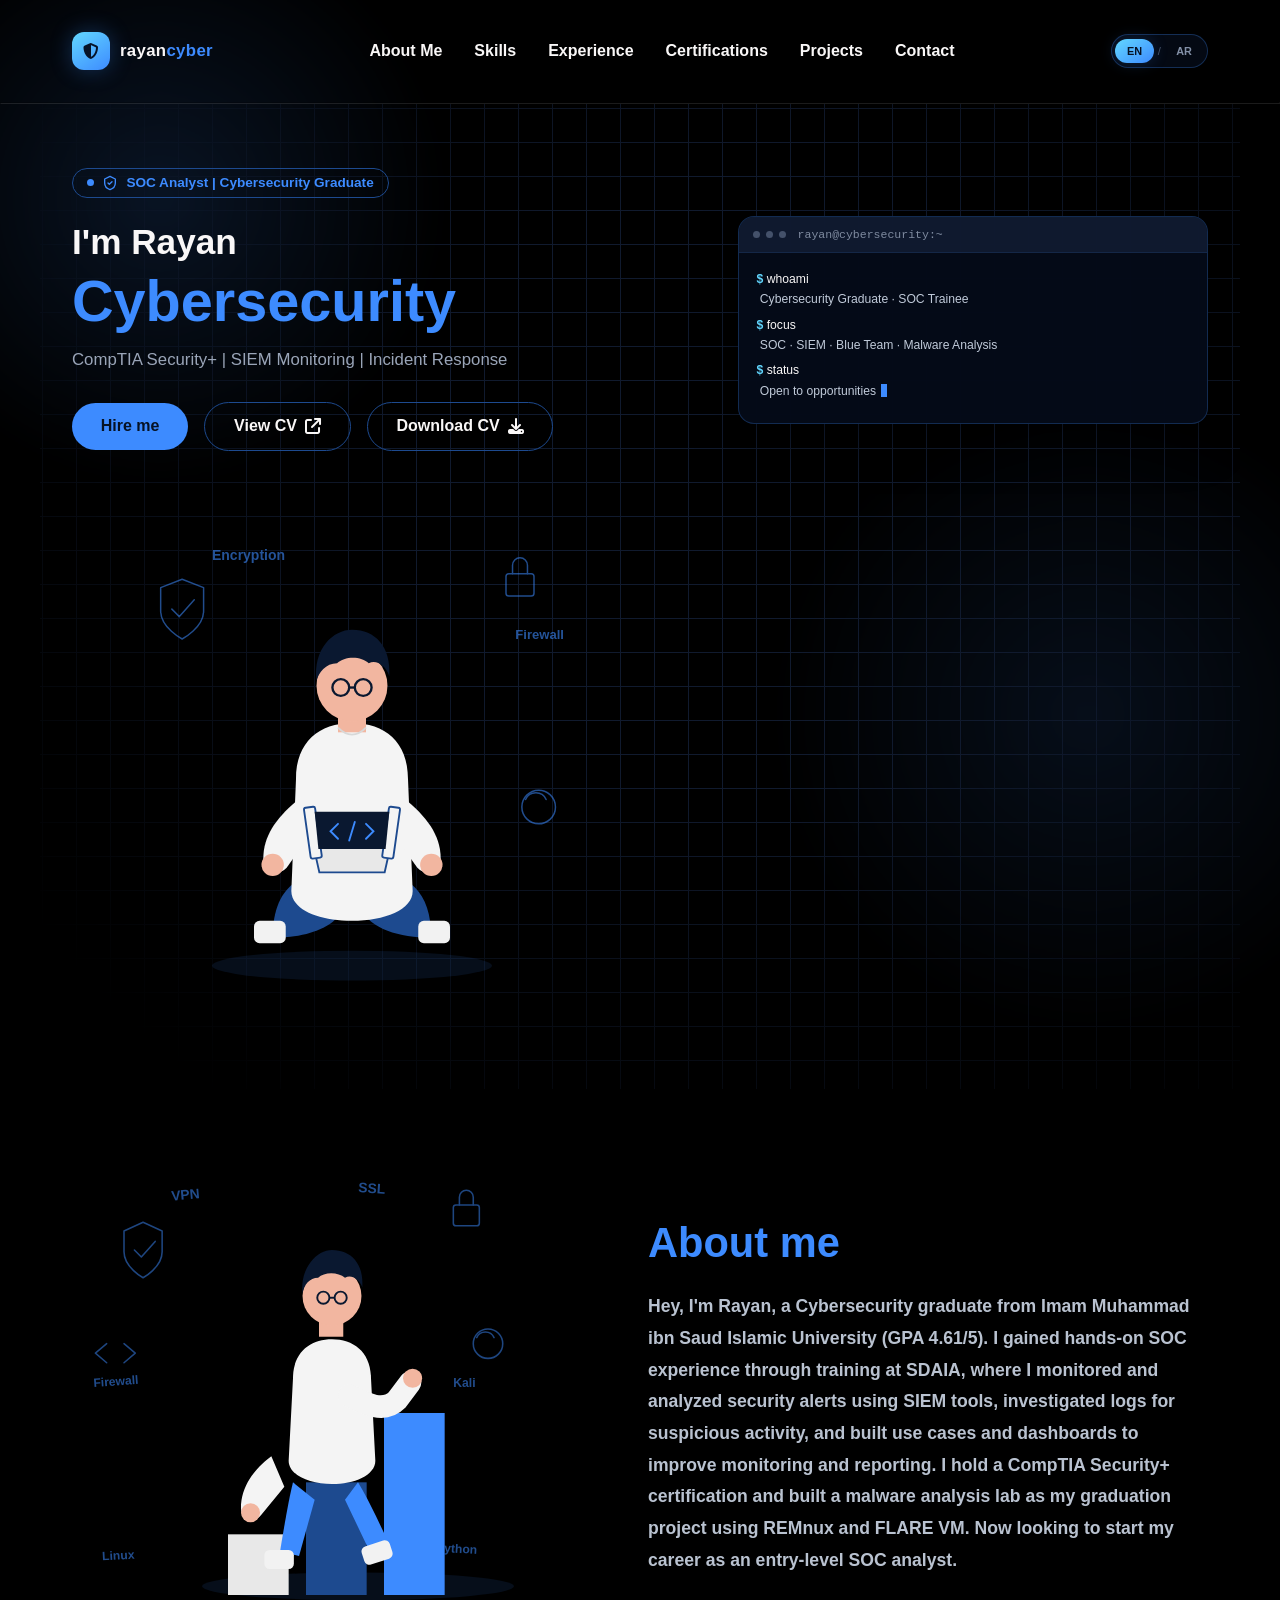
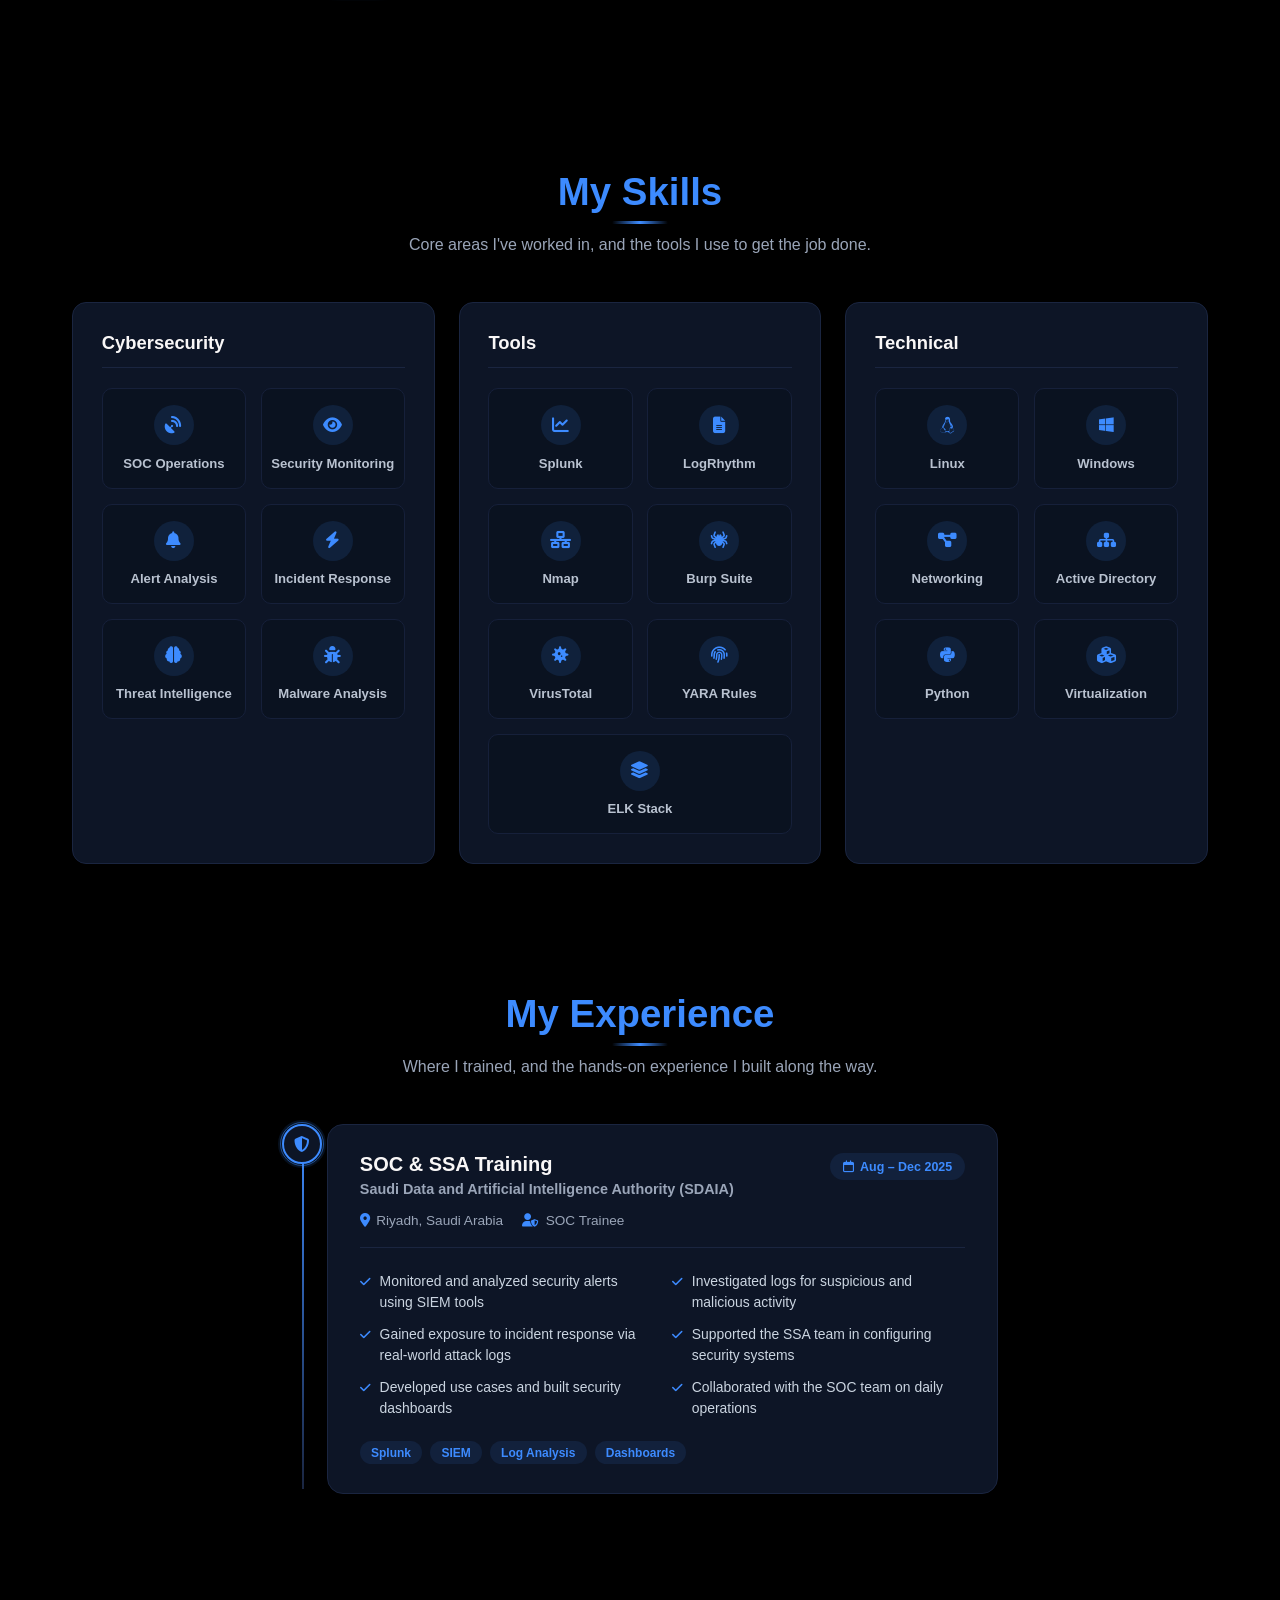
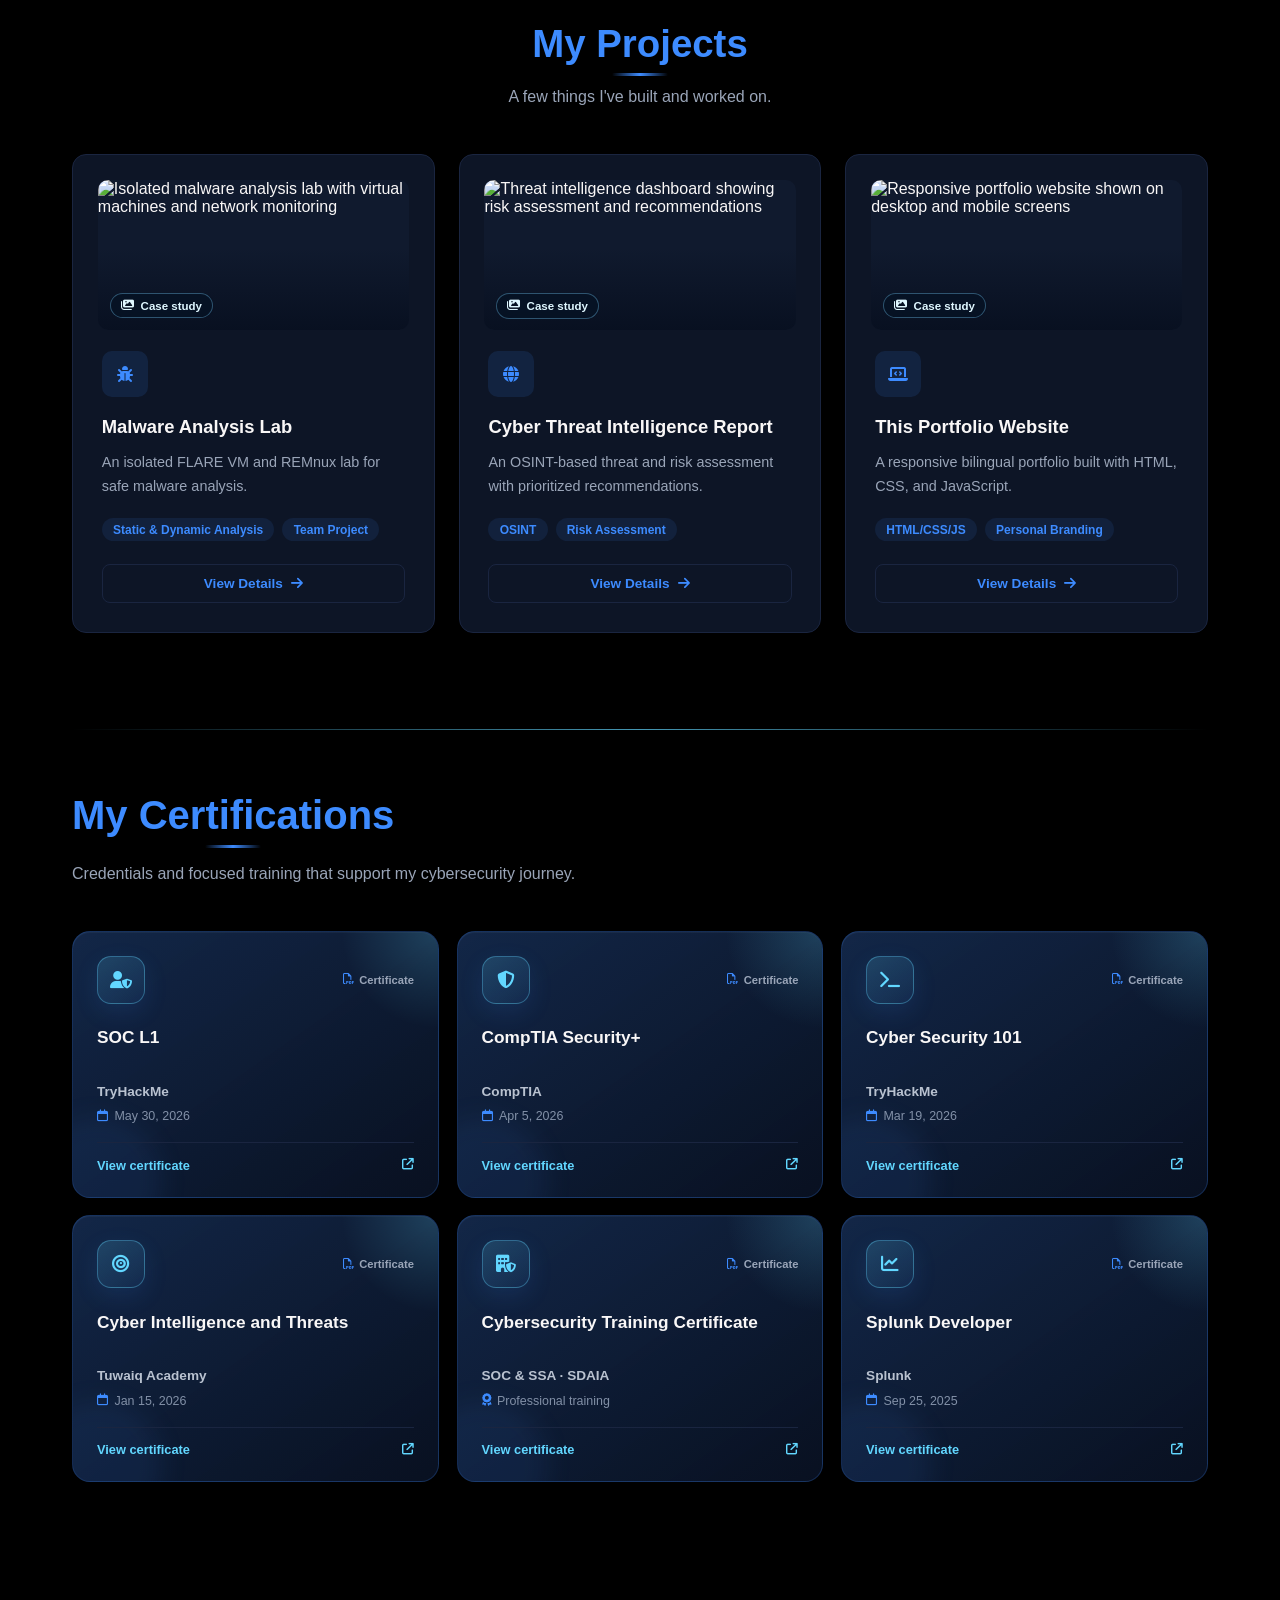
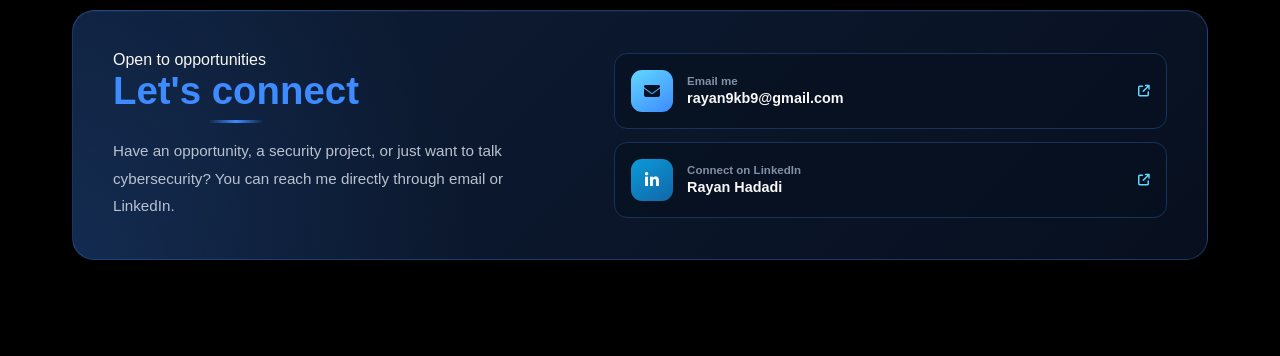
==== commit 2c473cdb: "Revise project details and images in index.html Updated project descriptions and images for better c" ====
--- a/rayan-portfolio/index.html
+++ b/rayan-portfolio/index.html
@@ -420,12 +420,12 @@
 
             <div class="project-card project-card-featured">
                 <div class="project-card-preview">
-                    <img src="assets/gallery/malware-cover.png" alt="Malware Analysis Lab project cover" loading="lazy">
+                    <img src="assets/projects/malware-lab.svg" alt="Isolated malware analysis lab with virtual machines and network monitoring" loading="lazy">
                     <span class="project-file-badge"><i class="fa-solid fa-images"></i> <span data-i18n="projects.caseStudy">Case study</span></span>
                 </div>
                 <div class="project-icon"><i class="fa-solid fa-bug"></i></div>
                 <h3 class="project-title">Malware Analysis Lab</h3>
-                <p class="project-desc">Graduation project: built an isolated lab to safely detonate and analyze malware samples, then documented the indicators of compromise.</p>
+                <p class="project-desc" data-i18n="projects.malwareSummary">An isolated FLARE VM and REMnux lab for safe malware analysis.</p>
                 <div class="project-tags">
                     <span>Static &amp; Dynamic Analysis</span>
                     <span>Team Project</span>
@@ -435,12 +435,12 @@
 
             <div class="project-card project-card-featured">
                 <div class="project-card-preview">
-                    <img src="assets/gallery/cti-cover.png" alt="Cyber Threat Intelligence Report cover" loading="lazy">
+                    <img src="assets/projects/threat-intelligence.svg" alt="Threat intelligence dashboard showing risk assessment and recommendations" loading="lazy">
                     <span class="project-file-badge"><i class="fa-solid fa-images"></i> <span data-i18n="projects.caseStudy">Case study</span></span>
                 </div>
                 <div class="project-icon"><i class="fa-solid fa-globe"></i></div>
                 <h3 class="project-title">Cyber Threat Intelligence Report</h3>
-                <p class="project-desc">Tuwaiq Academy project: acted as a CTI consulting team producing a full risk assessment for a client considering a job offer abroad.</p>
+                <p class="project-desc" data-i18n="projects.ctiSummary">An OSINT-based threat and risk assessment with prioritized recommendations.</p>
                 <div class="project-tags">
                     <span>OSINT</span>
                     <span>Risk Assessment</span>
@@ -450,12 +450,12 @@
 
             <div class="project-card project-card-featured">
                 <div class="project-card-preview">
-                    <img src="assets/rayan-cyber-hero.png" alt="Rayan cybersecurity portfolio hero" loading="lazy">
+                    <img src="assets/projects/portfolio-site.svg" alt="Responsive portfolio website shown on desktop and mobile screens" loading="lazy">
                     <span class="project-file-badge"><i class="fa-solid fa-images"></i> <span data-i18n="projects.caseStudy">Case study</span></span>
                 </div>
                 <div class="project-icon"><i class="fa-solid fa-laptop-code"></i></div>
                 <h3 class="project-title">This Portfolio Website</h3>
-                <p class="project-desc">My personal portfolio, designed and built from scratch to showcase my skills, experience, and projects in cybersecurity.</p>
+                <p class="project-desc" data-i18n="projects.portfolioSummary">A responsive bilingual portfolio built with HTML, CSS, and JavaScript.</p>
                 <div class="project-tags">
                     <span>HTML/CSS/JS</span>
                     <span>Personal Branding</span>
@@ -482,7 +482,7 @@
                 </div>
                 <h3 class="certification-title">SOC L1</h3>
                 <p class="certification-provider">TryHackMe</p>
-                <p class="certification-date"><i class="fa-regular fa-calendar"></i> May 30, 2026</p>
+                <p class="certification-date"><i class="fa-regular fa-calendar"></i> <span data-i18n="certifications.socDate">May 30, 2026</span></p>
                 <a class="certification-link" href="assets/certificates/soc-l1-tryhackme.pdf" target="_blank" rel="noopener noreferrer">
                     View certificate <i class="fa-solid fa-arrow-up-right-from-square"></i>
                 </a>
@@ -495,7 +495,7 @@
                 </div>
                 <h3 class="certification-title">CompTIA Security+</h3>
                 <p class="certification-provider">CompTIA</p>
-                <p class="certification-date"><i class="fa-regular fa-calendar"></i> Apr 5, 2026</p>
+                <p class="certification-date"><i class="fa-regular fa-calendar"></i> <span data-i18n="certifications.securityPlusDate">Apr 5, 2026</span></p>
                 <a class="certification-link" href="assets/certificates/comptia-security-plus.pdf" target="_blank" rel="noopener noreferrer">
                     View certificate <i class="fa-solid fa-arrow-up-right-from-square"></i>
                 </a>
@@ -508,7 +508,7 @@
                 </div>
                 <h3 class="certification-title">Cyber Security 101</h3>
                 <p class="certification-provider">TryHackMe</p>
-                <p class="certification-date"><i class="fa-regular fa-calendar"></i> Mar 19, 2026</p>
+                <p class="certification-date"><i class="fa-regular fa-calendar"></i> <span data-i18n="certifications.cyber101Date">Mar 19, 2026</span></p>
                 <a class="certification-link" href="assets/certificates/cyber-security-101-tryhackme.pdf" target="_blank" rel="noopener noreferrer">
                     View certificate <i class="fa-solid fa-arrow-up-right-from-square"></i>
                 </a>
@@ -521,7 +521,7 @@
                 </div>
                 <h3 class="certification-title">Cyber Intelligence and Threats</h3>
                 <p class="certification-provider">Tuwaiq Academy</p>
-                <p class="certification-date"><i class="fa-regular fa-calendar"></i> Jan 15, 2026</p>
+                <p class="certification-date"><i class="fa-regular fa-calendar"></i> <span data-i18n="certifications.ctiDate">Jan 15, 2026</span></p>
                 <a class="certification-link" href="assets/certificates/cyber-intelligence-and-threats-tuwaiq.pdf" target="_blank" rel="noopener noreferrer">
                     View certificate <i class="fa-solid fa-arrow-up-right-from-square"></i>
                 </a>
@@ -547,7 +547,7 @@
                 </div>
                 <h3 class="certification-title">Splunk Developer</h3>
                 <p class="certification-provider">Splunk</p>
-                <p class="certification-date"><i class="fa-regular fa-calendar"></i> Sep 25, 2025</p>
+                <p class="certification-date"><i class="fa-regular fa-calendar"></i> <span data-i18n="certifications.splunkDate">Sep 25, 2025</span></p>
                 <a class="certification-link" href="assets/certificates/splunk-developer.pdf" target="_blank" rel="noopener noreferrer">
                     View certificate <i class="fa-solid fa-arrow-up-right-from-square"></i>
                 </a>
@@ -609,30 +609,24 @@
 
     </main>
 
-    <div class="skill-modal" id="projectModal">
+    <div class="skill-modal" id="projectModal" role="dialog" aria-modal="true" aria-labelledby="projectModalTitle">
         <div class="skill-modal-box project-modal-box">
-            <button class="skill-modal-close" data-close-modal="project">&times;</button>
+            <button class="skill-modal-close" data-close-modal="project" aria-label="Close project details">&times;</button>
             <h3 id="projectModalTitle"></h3>
             <p class="project-modal-subtitle" id="projectModalSubtitle"></p>
             <div class="project-modal-tags" id="projectModalTags"></div>
-            <div class="project-gallery" id="projectGallery" aria-label="Project screenshots"></div>
             <div class="project-actions" id="projectActions"></div>
             <div id="projectModalBody"></div>
         </div>
     </div>
 
-    <div class="skill-modal" id="skillModal">
+    <div class="skill-modal" id="skillModal" role="dialog" aria-modal="true" aria-labelledby="skillModalTitle">
         <div class="skill-modal-box">
-            <button class="skill-modal-close" data-close-modal="skill">&times;</button>
+            <button class="skill-modal-close" data-close-modal="skill" aria-label="Close skill details">&times;</button>
             <h3 id="skillModalTitle"></h3>
             <p id="skillModalDesc"></p>
         </div>
     </div>
-    <div class="image-preview" id="imagePreview" role="dialog" aria-modal="true" aria-label="Expanded project image">
-        <button class="image-preview-close" data-close-modal="image" aria-label="Close image preview">&times;</button>
-        <img id="imagePreviewImage" src="" alt="">
-    </div>
-
     <button class="back-to-top" id="backToTop" aria-label="Back to top">
         <i class="fa-solid fa-arrow-up"></i>
     </button>
@@ -640,4 +634,4 @@
     <script src="script.js"></script>
 
 </body>
-</html>+</html>
